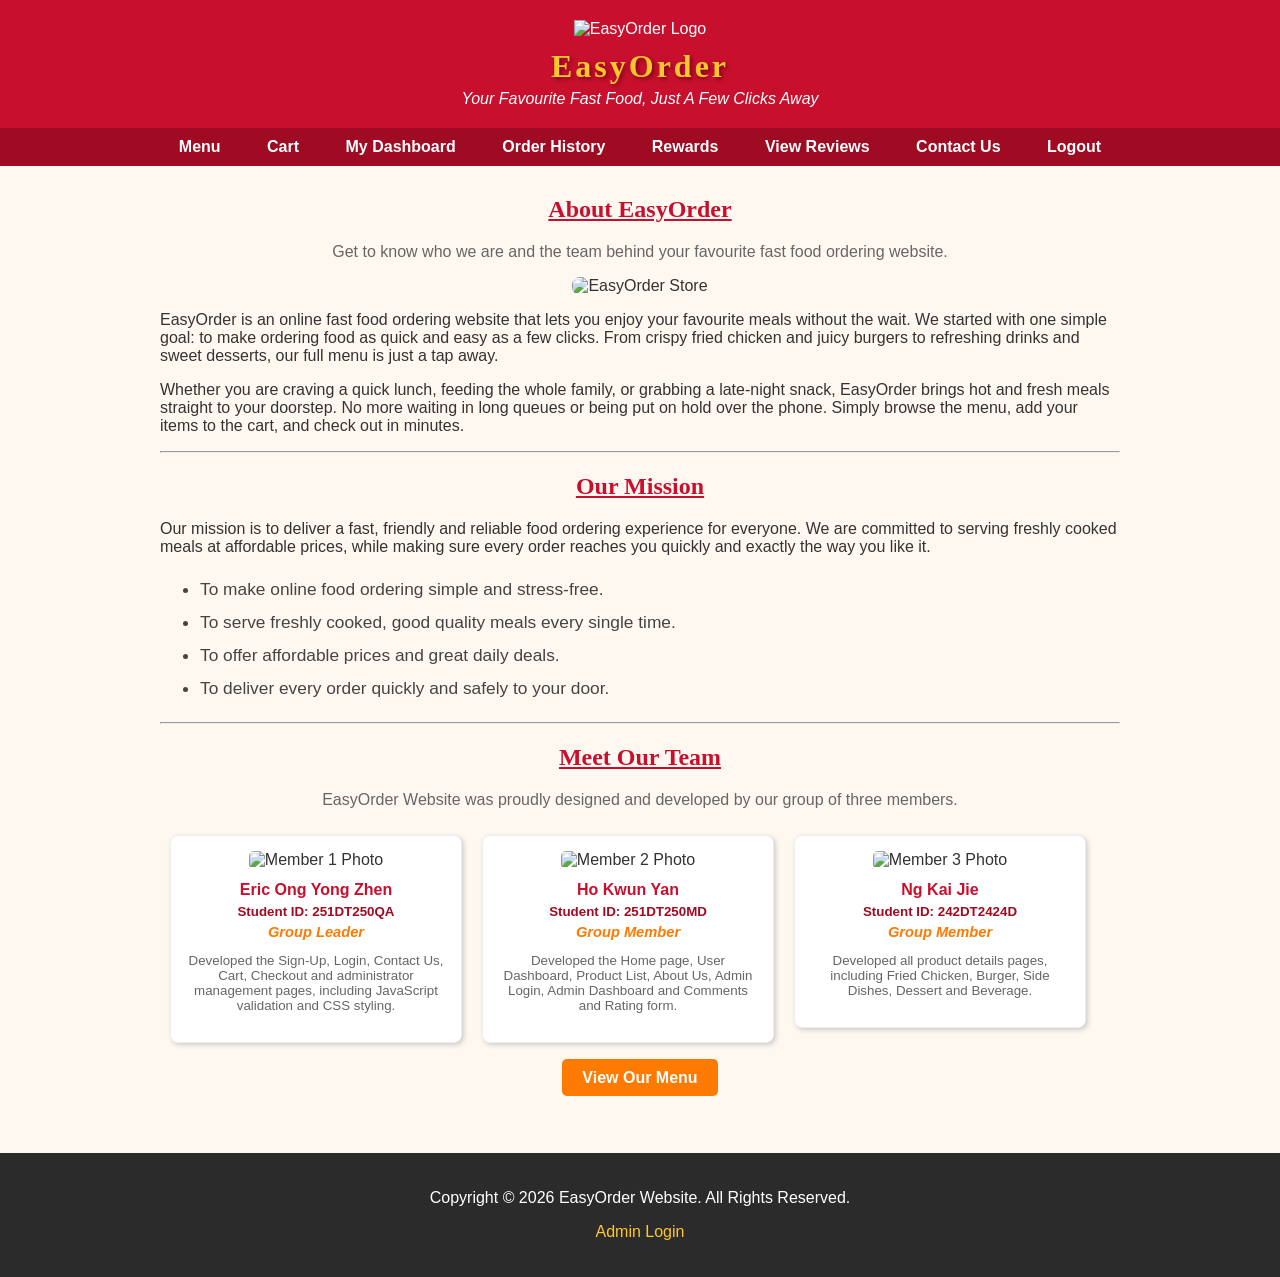
==== about.html @ 5f4281b2 "Add files via upload" ====
<!DOCTYPE html>
<html>

<head><!--About EasyOrder and group member information page-->
<title>About Us</title>
<link rel="stylesheet" href="style.css">

<style>
.member
{width:260px;
background-color:#FFFFFF;
border:1px solid #EEEEEE;
border-radius:8px;
box-shadow:2px 2px 5px #CCCCCC;
margin:10px;
padding:15px;
float:left;
text-align:center;}

.member img
{width:150px;
height:150px;
border-radius:5px;}

.member h4
{color:#C8102E;
margin:12px 0px 5px 0px;}

.member p.sid
{color:#9E0B22;
font-weight:bold;
font-size:10pt;
margin:5px 0px 5px 0px;}

.member p.role
{color:#FF7A00;
font-weight:bold;
font-style:italic;
font-size:11pt;
margin:5px 0px 8px 0px;}

.member p.detail
{color:#666666;
font-size:10pt;}
</style>

</head>

<body>

<div id="header"><!--Header section for logo, website name and slogan-->
<img src="image/logo.png" width="80px" height="80px" alt="EasyOrder Logo" title="EasyOrder">
<h1>EasyOrder</h1>
<p>Your Favourite Fast Food, Just A Few Clicks Away</p>
</div>

<div id="navbar"><!--Customer navigation bar-->
<a href="category.php">Menu</a>
<a href="cart.php">Cart</a>
<a href="dashboard.php">My Dashboard</a>
<a href="order_history.php">Order History</a>
<a href="reward.php">Rewards</a>
<a href="view_review.php">View Reviews</a>
<a href="contact.php">Contact Us</a>
<a href="logout.php" onclick="return confirm('Are you sure you want to logout?')">Logout</a>
</div>

<div id="main"><!--Main content section-->

<h2 class="section-title">About EasyOrder</h2>
<p class="intro">Get to know who we are and the team behind your favourite fast food ordering website.</p>

<p style="text-align:center;"><img src="image/about-store.jpg" width="500px" height="280px" alt="EasyOrder Store" title="EasyOrder Store" style="border-radius:8px;"></p>

<p>EasyOrder is an online fast food ordering website that lets you enjoy your favourite meals without the wait. We started with one simple goal: to make ordering food as quick and easy as a few clicks. From crispy fried chicken and juicy burgers to refreshing drinks and sweet desserts, our full menu is just a tap away.</p>

<p>Whether you are craving a quick lunch, feeding the whole family, or grabbing a late-night snack, EasyOrder brings hot and fresh meals straight to your doorstep. No more waiting in long queues or being put on hold over the phone. Simply browse the menu, add your items to the cart, and check out in minutes.</p>

<hr>

<h2 class="section-title">Our Mission</h2>
<p>Our mission is to deliver a fast, friendly and reliable food ordering experience for everyone. We are committed to serving freshly cooked meals at affordable prices, while making sure every order reaches you quickly and exactly the way you like it.</p>

<ul class="features">
<li>To make online food ordering simple and stress-free.</li>
<li>To serve freshly cooked, good quality meals every single time.</li>
<li>To offer affordable prices and great daily deals.</li>
<li>To deliver every order quickly and safely to your door.</li>
</ul>

<hr>

<h2 class="section-title">Meet Our Team</h2>
<p class="intro">EasyOrder Website was proudly designed and developed by our group of three members.</p>

<div class="member"><!--Group member profile card section-->
<img src="image/member1.jpg" width="150px" height="150px" alt="Member 1 Photo" title="Member 1">
<h4>Eric Ong Yong Zhen</h4>
<p class="sid">Student ID: 251DT250QA</p>
<p class="role">Group Leader</p>
<p class="detail">Developed the Sign-Up, Login, Contact Us, Cart, Checkout and administrator management pages, including JavaScript validation and CSS styling.</p>
</div>

<div class="member">
<img src="image/member2.jpg" width="150px" height="150px" alt="Member 2 Photo" title="Member 2">
<h4>Ho Kwun Yan</h4>
<p class="sid">Student ID: 251DT250MD</p>
<p class="role">Group Member</p>
<p class="detail">Developed the Home page, User Dashboard, Product List, About Us, Admin Login, Admin Dashboard and Comments and Rating form.</p>
</div>

<div class="member">
<img src="image/member3.jpg" width="150px" height="150px" alt="Member 3 Photo" title="Member 3">
<h4>Ng Kai Jie</h4>
<p class="sid">Student ID: 242DT2424D</p>
<p class="role">Group Member</p>
<p class="detail">Developed all product details pages, including Fried Chicken, Burger, Side Dishes, Dessert and Beverage.</p>
</div>

<div style="clear:both"></div>

<p style="text-align:center;"><a class="btn" href="category.php">View Our Menu</a></p>

</div>

<footer><!--Footer section-->
<p>Copyright &copy; 2026 EasyOrder Website. All Rights Reserved.</p>
<p><a href="admin_login.php">Admin Login</a></p>
</footer>

</body>

</html>
---- style.css ----
*
{font-family:Arial;}

body
{background-color:#FFF8F0;
color:#333333;
margin:0px;}

#header
{background-color:#C8102E;
color:#FFFFFF;
text-align:center;
padding:20px 10px 20px 10px;}

#header h1
{color:#FFC72C;
font-family:"Arial Black";
letter-spacing:3px;
text-shadow:2px 2px 4px #7A0014;
margin:10px 0px 5px 0px;}

#header p
{color:#FFFFFF;
font-style:italic;
margin:0px;}

#navbar
{background-color:#9E0B22;
text-align:center;
padding:10px 0px 10px 0px;}

#navbar a
{color:#FFFFFF;
font-weight:bold;
text-decoration:none;
padding:12px 18px 12px 18px;
margin:0px 3px 0px 3px;}

#navbar a:hover
{background-color:#FFC72C;
color:#9E0B22;
border-radius:4px;}

#main
{width:960px;
margin:auto;
padding:10px 0px 20px 0px;}

#hero
{text-align:center;
padding:20px 0px 10px 0px;}

#hero img
{border-radius:8px;}

#hero h2
{color:#C8102E;
font-family:"Arial Narrow";}

#hero p
{color:#555555;}

.section-title
{color:#C8102E;
text-align:center;
font-family:"Arial Narrow";
text-decoration:underline;}

.category
{width:150px;
background-color:#FFFFFF;
border:1px solid #EEEEEE;
border-radius:8px;
box-shadow:2px 2px 5px #CCCCCC;
margin:10px;
padding:10px;
float:left;
text-align:center;}

.category img
{width:150px;
height:100px;
border-radius:5px;}

.category h4
{color:#C8102E;
margin:10px 0px 5px 0px;}

.category p
{color:#666666;
font-size:10pt;}

.btn
{background-color:#FF7A00;
color:#FFFFFF;
font-weight:bold;
text-decoration:none;
padding:10px 20px 10px 20px;
border-radius:5px;}

.btn:hover
{background-color:#C8102E;}

ul.features
{list-style-image:url(image/bullet.gif);
font-size:13pt;
color:#444444;}

ul.features li
{padding:6px 0px 6px 0px;}

input[type="text"],input[type="password"],input[type="email"],input[type="number"],input[type="date"],textarea
{border:1px solid #CCCCCC;
border-radius:4px;
padding:8px 10px 8px 10px;}

input[type="text"]:focus,input[type="password"]:focus,input[type="email"]:focus,input[type="number"]:focus,textarea:focus
{border:1px solid #FF7A00;}

input[type="submit"],input[type="button"],input[type="reset"]
{background-color:#FF7A00;
color:#FFFFFF;
font-weight:bold;
border:0px;
border-radius:5px;
padding:10px 22px 10px 22px;
cursor:pointer;}

input[type="submit"]:hover,input[type="button"]:hover,input[type="reset"]:hover
{background-color:#C8102E;}

th
{background-color:#C8102E;
color:#FFFFFF;
padding:10px;}

td
{padding:8px;}

footer
{background-color:#2B2B2B;
color:#FFFFFF;
text-align:center;
padding:20px 10px 20px 10px;
margin-top:30px;}

footer a
{color:#FFC72C;
text-decoration:none;}

footer a:hover
{text-decoration:underline;}

.intro
{text-align:center;
color:#666666;}

.menu-table
{margin:auto;}

.menu-table img
{border-radius:4px;}

.btn-small
{background-color:#FF7A00;
color:#FFFFFF;
font-weight:bold;
text-decoration:none;
padding:6px 14px 6px 14px;
border-radius:4px;
font-size:9pt;}

.btn-small:hover
{background-color:#C8102E;}

.price
{color:#C8102E;
font-weight:bold;
font-size:12pt;}

.out-of-stock/*Red label shown to customers when an active product has no stock*/
{color:#C8102E;
font-weight:bold;
font-size:11pt;}

ol.steps
{color:#444444;
font-size:12pt;
width:500px;
margin:auto;}

ol.steps li
{padding:5px 0px 5px 0px;}

ul.note
{color:#888888;
font-size:10pt;}

.qty
{width:55px;
text-align:center;}

.form-box
{width:600px;
margin:auto;
background-color:#FFFFFF;
border:1px solid #EEEEEE;
border-radius:8px;
box-shadow:2px 2px 5px #CCCCCC;
padding:20px 30px 20px 30px;}

.form-box h3
{color:#C8102E;
text-align:center;
font-family:"Arial Narrow";}

.msg
{text-align:center;
color:#C8102E;
font-weight:bold;}

.login-note
{text-align:center;
color:#888888;
font-size:10pt;}
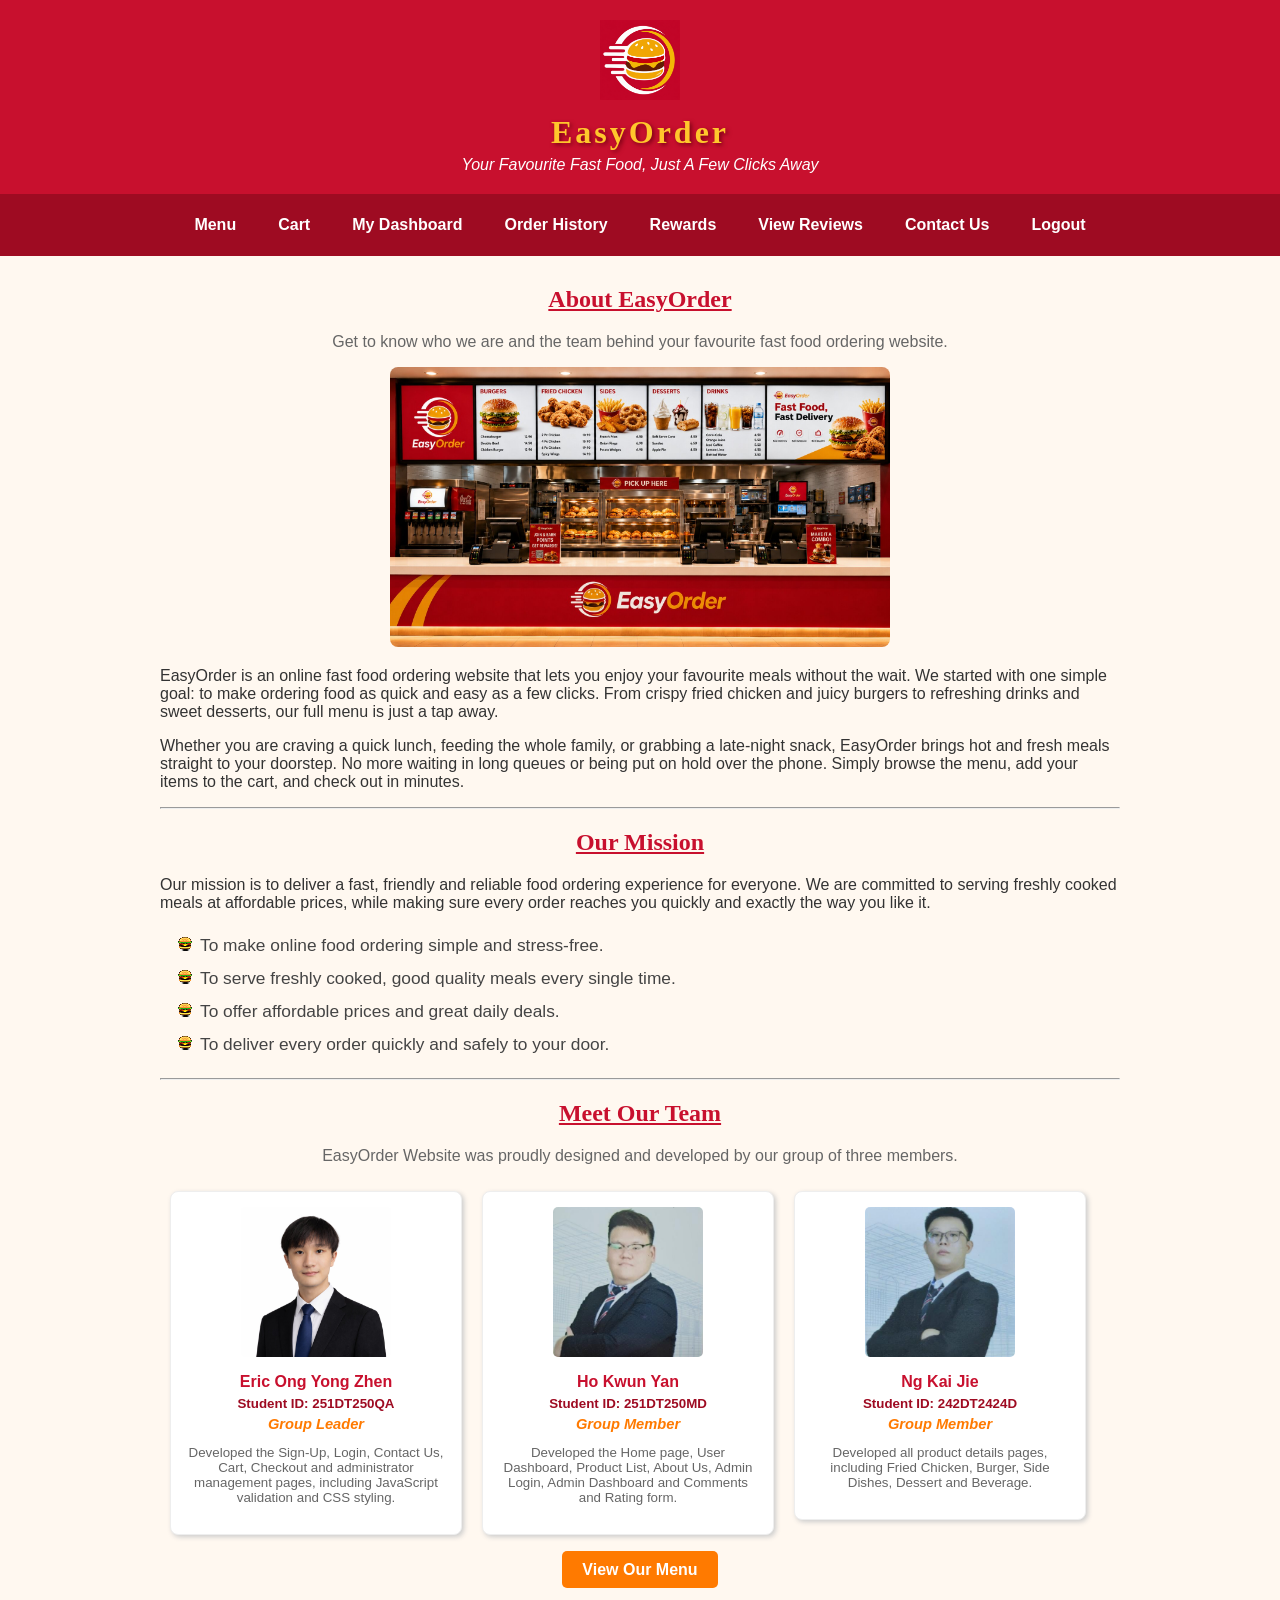
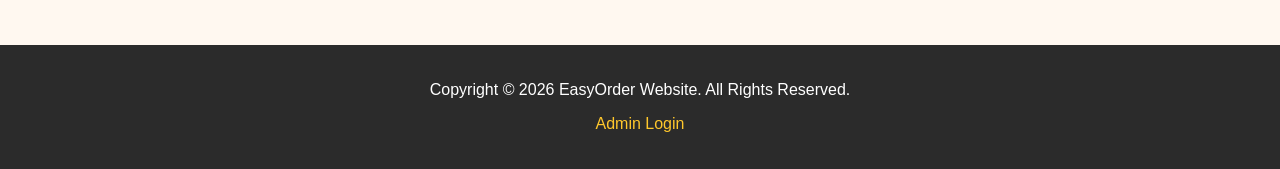
==== commit bb172d6e: "Add EasyOrder favicon across website" ====
--- a/about.html
+++ b/about.html
@@ -2,6 +2,7 @@
 <html>
 
 <head><!--About EasyOrder and group member information page-->
+<link rel="icon" type="image/png" href="image/logo.png">
 <title>About Us</title>
 <link rel="stylesheet" href="style.css">
 
--- a/style.css
+++ b/style.css
@@ -24,10 +24,14 @@
 font-style:italic;
 margin:0px;}
 
-#navbar
-{background-color:#9E0B22;
-text-align:center;
-padding:10px 0px 10px 0px;}
+#navbar
+{background-color:#9E0B22;
+text-align:center;
+display:flex;
+justify-content:center;
+align-items:center;
+flex-wrap:wrap;
+padding:10px 0px 10px 0px;}
 
 #navbar a
 {color:#FFFFFF;
@@ -50,8 +54,11 @@
 {text-align:center;
 padding:20px 0px 10px 0px;}
 
-#hero img
-{border-radius:8px;}
+#hero img
+{display:block;
+width:100%;
+height:auto;
+border-radius:8px;}
 
 #hero h2
 {color:#C8102E;
@@ -219,7 +226,2421 @@
 color:#C8102E;
 font-weight:bold;}
 
-.login-note
-{text-align:center;
-color:#888888;
+.login-note
+{text-align:center;
+color:#888888;
+font-size:10pt;}
+
+.recovery-card
+{width:520px;
+box-sizing:border-box;
+margin:auto;
+background-color:#FFFFFF;
+border:2px solid #C8102E;
+border-radius:8px;
+box-shadow:2px 2px 5px #CCCCCC;
+padding:24px 28px;}
+
+.recovery-field
+{margin-bottom:18px;}
+
+.recovery-field label
+{display:block;
+color:#9E0B22;
+font-weight:bold;
+margin-bottom:6px;}
+
+.recovery-field input
+{width:100%;
+box-sizing:border-box;}
+
+.verification-code-input
+{font-size:18pt;
+font-weight:bold;
+letter-spacing:8px;
+text-align:center;}
+
+.field-error
+{display:block;
+color:#C8102E;
+font-size:0.78em;
+font-weight:bold;
+margin-top:5px;}
+
+/* Unit 7D: shared live password strength and confirmation feedback. */
+.password-feedback
+{display:block;
+color:#777777;
+font-size:0.78em;
+font-weight:bold;
+line-height:1.35;
+margin-top:5px;}
+
+.password-feedback[data-state="weak"],
+.password-feedback[data-state="mismatch"]
+{color:#C8102E;}
+
+.password-feedback[data-state="fair"]
+{color:#9A6500;}
+
+.password-feedback[data-state="strong"],
+.password-feedback[data-state="match"]
+{color:#1F7A3D;}
+
+.form-message
+{border-radius:5px;
+padding:10px 14px;
+line-height:1.45;
+text-align:center;}
+
+.form-message-error
+{background-color:#FDEBEC;
+border:1px solid #C8102E;
+color:#8A071C;}
+
+.form-message-info
+{background-color:#FFF5D6;
+border:1px solid #FFC72C;
+color:#6B4700;}
+
+.form-message-success
+{background-color:#E8F5E9;
+border:1px solid #4CAF50;
+color:#1B5E20;}
+
+.recovery-actions
+{display:flex;
+justify-content:center;
+align-items:center;
+gap:24px;
+flex-wrap:wrap;
+margin-top:22px;}
+
+.recovery-actions > *
+{margin:0px;}
+
+.btn-secondary
+{background-color:#EEEEEE;
+color:#333333;
+font-weight:bold;
+text-decoration:none;
+padding:10px 20px;
+border-radius:5px;}
+
+.btn-secondary:hover
+{background-color:#D6D6D6;}
+
+.btn-secondary-action
+{background-color:#EEEEEE;
+color:#333333;
+font-weight:bold;
+font-size:10pt;
+border:1px solid #D6D6D6;
+border-radius:5px;
+padding:10px 20px;
+cursor:pointer;}
+
+.btn-secondary-action:hover
+{background-color:#D6D6D6;}
+
+.btn-secondary-action:focus,
+.btn-secondary:focus
+{outline:3px solid #FFC72C;
+outline-offset:2px;}
+
+.recovery-note
+{color:#777777;
+font-size:9pt;
+line-height:1.5;
+text-align:center;
+margin:20px 0px 0px 0px;}
+
+.home-cta
+{display:inline-block;
+margin-top:4px;}
+
+.home-card-grid
+{display:grid;
+grid-template-columns:repeat(3,1fr);
+gap:18px;
+margin:20px 0px 30px 0px;}
+
+.home-info-card
+{background-color:#FFFFFF;
+border:1px solid #EEEEEE;
+border-radius:8px;
+box-shadow:2px 2px 5px #CCCCCC;
+padding:18px;
+text-align:center;}
+
+.home-info-card h3
+{color:#9E0B22;
+margin:0px 0px 8px 0px;}
+
+.home-info-card p
+{color:#555555;
+line-height:1.5;
+margin:0px;}
+
+.home-steps
+{display:grid;
+grid-template-columns:repeat(3,1fr);
+gap:18px;
+padding:0px;
+margin:20px 0px;
+counter-reset:easyorder-step;
+list-style:none;}
+
+.home-steps li
+{background-color:#FFFFFF;
+border-left:5px solid #FF7A00;
+border-radius:6px;
+box-shadow:2px 2px 5px #CCCCCC;
+padding:18px;
+counter-increment:easyorder-step;}
+
+.home-steps li::before
+{content:counter(easyorder-step);
+display:inline-block;
+background-color:#C8102E;
+color:#FFFFFF;
+font-weight:bold;
+width:28px;
+height:28px;
+line-height:28px;
+border-radius:50%;
+text-align:center;
+margin-right:8px;}
+
+.home-steps strong
+{color:#9E0B22;}
+
+.home-steps span
+{display:block;
+color:#555555;
+line-height:1.5;
+margin-top:10px;}
+
+.footer-links
+{display:flex;
+justify-content:center;
+gap:18px;
+flex-wrap:wrap;
+margin-bottom:12px;}
+
+.entry-card
+{box-sizing:border-box;
+margin:auto;
+background-color:#FFFFFF;
+border:2px solid #C8102E;
+border-radius:8px;
+box-shadow:2px 2px 5px #CCCCCC;
+padding:24px 28px;}
+
+.entry-card-narrow
+{width:460px;}
+
+.entry-card-wide
+{width:760px;}
+
+.entry-grid
+{display:grid;
+grid-template-columns:1fr 1fr;
+gap:18px 22px;}
+
+.entry-field
+{display:flex;
+flex-direction:column;}
+
+.entry-field-full
+{grid-column:1 / -1;}
+
+.entry-field label,
+.entry-choice-group legend
+{color:#9E0B22;
+font-weight:bold;
+font-size:0.9em;
+margin-bottom:6px;}
+
+.entry-field input,
+.entry-field select
+{width:100%;
+box-sizing:border-box;}
+
+.entry-field select
+{border:1px solid #CCCCCC;
+border-radius:4px;
+padding:8px 10px;
+background-color:#FFFFFF;}
+
+.entry-field small
+{color:#777777;
+font-size:0.76em;
+margin-top:5px;}
+
+.entry-choice-group
+{box-sizing:border-box;
+border:1px solid #DDDDDD;
+border-radius:5px;
+padding:10px 12px;}
+
+.entry-choice-group label
+{display:inline-block;
+margin-right:18px;}
+
+.entry-actions
+{display:flex;
+justify-content:center;
+align-items:center;
+gap:18px;
+flex-wrap:wrap;
+margin-top:24px;}
+
+.forgot-password-link
+{align-self:flex-end;
+color:#9E0B22;
+font-size:0.82em;
+font-weight:bold;
+margin-top:8px;}
+
+.catalog-search-form
+{box-sizing:border-box;
+background-color:#FFFFFF;
+border:1px solid #E5E5E5;
+border-radius:8px;
+box-shadow:1px 2px 5px #DDDDDD;
+padding:18px 20px;
+margin:20px 0px;}
+
+.catalog-search-form > label
+{display:block;
+color:#9E0B22;
+font-weight:bold;
+margin-bottom:8px;}
+
+.catalog-search-row
+{display:flex;
+align-items:center;
+gap:12px;}
+
+.catalog-search-row input[type="search"]
+{box-sizing:border-box;
+flex:1;
+min-width:0px;
+border:1px solid #CCCCCC;
+border-radius:5px;
+padding:11px 12px;
+font-size:11pt;}
+
+.catalog-search-row input[type="search"]:focus
+{border-color:#FF7A00;
+outline:3px solid #FFE2C2;}
+
+.catalog-search-row button
+{background-color:#FF7A00;
+color:#FFFFFF;
+font-weight:bold;
+border:0px;
+border-radius:5px;
+padding:11px 24px;
+cursor:pointer;}
+
+.catalog-search-row button:hover
+{background-color:#C8102E;}
+
+.catalog-category-grid
+{display:grid;
+grid-template-columns:repeat(3,1fr);
+gap:12px;
+margin:22px 0px 28px 0px;}
+
+.catalog-filter-card
+{display:flex;
+align-items:center;
+gap:12px;
+box-sizing:border-box;
+min-height:90px;
+background-color:#FFFFFF;
+border:2px solid #E3E3E3;
+border-radius:8px;
+color:#333333;
+text-decoration:none;
+padding:10px;
+box-shadow:1px 2px 4px #DDDDDD;}
+
+.catalog-filter-card:hover,
+.catalog-filter-active
+{border-color:#FF7A00;
+background-color:#FFF3E6;}
+
+.catalog-filter-card img
+{width:88px;
+height:64px;
+object-fit:contain;
+object-position:center;
+background-color:#FFFFFF;
+border-radius:5px;}
+
+.catalog-filter-card span
+{display:block;
+min-width:0px;}
+
+.catalog-filter-card strong
+{display:block;
+color:#9E0B22;
+margin-bottom:5px;}
+
+.catalog-filter-card small
+{display:block;
+color:#666666;
+font-size:8.5pt;
+line-height:1.35;}
+
+.catalog-results-heading
+{display:flex;
+justify-content:space-between;
+align-items:end;
+border-bottom:2px solid #C8102E;
+margin-bottom:18px;}
+
+.catalog-results-heading h3
+{color:#9E0B22;
+margin:0px 0px 8px 0px;}
+
+.catalog-results-heading p
+{color:#666666;
+font-size:9.5pt;
+margin:0px 0px 8px 0px;}
+
+.catalog-product-grid
+{display:grid;
+grid-template-columns:repeat(3,1fr);
+gap:20px;}
+
+.catalog-product-card
+{display:flex;
+flex-direction:column;
+overflow:hidden;
+background-color:#FFFFFF;
+border:1px solid #E5E5E5;
+border-radius:8px;
+box-shadow:2px 2px 6px #D5D5D5;}
+
+.catalog-product-image-link
+{display:block;
+height:180px;
+background-color:#F4F4F4;}
+
+.catalog-product-image-link img
+{display:block;
+width:100%;
+height:180px;
+object-fit:contain;
+object-position:center;
+background-color:#FFFFFF;}
+
+.catalog-product-content
+{display:flex;
+flex:1;
+flex-direction:column;
+padding:16px;}
+
+.catalog-product-category
+{color:#777777;
+font-size:8.5pt;
+font-weight:bold;
+letter-spacing:0.5px;
+text-transform:uppercase;
+margin:0px 0px 6px 0px;}
+
+.catalog-product-content h3
+{font-size:14pt;
+margin:0px 0px 8px 0px;}
+
+.catalog-product-content h3 a
+{color:#9E0B22;
+text-decoration:none;}
+
+.catalog-product-content h3 a:hover
+{text-decoration:underline;}
+
+.catalog-product-description
+{flex:1;
+color:#555555;
+font-size:10pt;
+line-height:1.45;
+margin:0px 0px 12px 0px;}
+
+.catalog-product-price
+{color:#C8102E;
+font-size:15pt;
+font-weight:bold;
+margin:0px 0px 10px 0px;}
+
+.catalog-status
+{display:inline-block;
+border-radius:20px;
+font-size:8.5pt;
+font-weight:bold;
+padding:5px 10px;}
+
+.catalog-status-in
+{background-color:#E5F5EA;
+color:#176B35;}
+
+.catalog-status-out
+{background-color:#FDEBEC;
+color:#9E0B22;}
+
+.catalog-status-unavailable
+{background-color:#EEEEEE;
+color:#555555;}
+
+.catalog-product-actions
+{display:grid;
+grid-template-columns:1fr 1fr;
+gap:10px;
+align-items:center;
+margin-top:6px;}
+
+.catalog-product-actions .btn-secondary,
+.catalog-product-actions .btn-small
+{box-sizing:border-box;
+text-align:center;
+padding:9px 8px;}
+
+.catalog-order-disabled
+{box-sizing:border-box;
+background-color:#EEEEEE;
+color:#777777;
+font-size:9pt;
+font-weight:bold;
+text-align:center;
+border-radius:4px;
+padding:9px 8px;}
+
+.catalog-empty-state
+{background-color:#FFFFFF;
+border:1px dashed #CCCCCC;
+border-radius:8px;
+text-align:center;
+padding:42px 24px;
+margin:20px 0px;}
+
+.catalog-empty-state h3,
+.catalog-empty-state h2
+{color:#9E0B22;
+margin-top:0px;}
+
+.catalog-empty-state p
+{color:#666666;
+margin-bottom:26px;}
+
+.catalog-breadcrumb
+{display:flex;
+gap:8px;
+align-items:center;
+color:#777777;
+font-size:9.5pt;
+margin:18px 0px;}
+
+.catalog-breadcrumb a
+{color:#9E0B22;}
+
+.catalog-detail-card
+{display:grid;
+grid-template-columns:44% 56%;
+overflow:hidden;
+background-color:#FFFFFF;
+border:1px solid #E5E5E5;
+border-radius:10px;
+box-shadow:2px 3px 8px #D5D5D5;
+margin-bottom:26px;}
+
+.catalog-detail-image
+{background-color:#F5F5F5;}
+
+.catalog-detail-image img
+{display:block;
+width:100%;
+height:430px;
+object-fit:contain;
+object-position:center;
+background-color:#FFFFFF;}
+
+.catalog-detail-content
+{box-sizing:border-box;
+padding:34px 38px;}
+
+.catalog-detail-content h2
+{color:#9E0B22;
+font-size:25pt;
+margin:8px 0px 18px 0px;}
+
+.catalog-detail-description
+{color:#555555;
+font-size:12pt;
+line-height:1.6;}
+
+.catalog-detail-price
+{color:#C8102E;
+font-size:23pt;
+font-weight:bold;
+margin:20px 0px;}
+
+.catalog-detail-stock
+{display:flex;
+align-items:center;
+gap:14px;
+margin-bottom:18px;}
+
+.catalog-detail-note
+{color:#777777;
+font-size:9pt;
+line-height:1.45;}
+
+.catalog-detail-actions
+{display:flex;
+align-items:center;
+gap:14px;
+margin-top:28px;}
+
+.catalog-detail-actions .btn,
+.catalog-detail-actions .btn-secondary
+{display:inline-block;
+box-sizing:border-box;
+text-align:center;}
+
+.catalog-order-disabled-large
+{padding:11px 16px;}
+
+.catalog-detail-empty
+{margin-top:40px;
+margin-bottom:60px;}
+
+.cart-page-heading
+{display:flex;
+justify-content:center;
+margin:8px 0px 22px 0px;}
+
+.cart-page-heading .section-title
+{margin-bottom:10px;}
+
+.cart-page-heading .intro
+{margin:0px;}
+
+.cart-message
+{box-sizing:border-box;
+margin:0px 0px 16px 0px;}
+
+.cart-layout
+{display:grid;
+grid-template-columns:minmax(0px,1fr) 300px;
+gap:24px;
+align-items:start;}
+
+.cart-items-panel
+{background-color:#FFFFFF;
+border:1px solid #E4E4E4;
+border-radius:10px;
+box-shadow:2px 3px 8px #DDDDDD;
+overflow:hidden;}
+
+.cart-panel-header
+{display:flex;
+justify-content:space-between;
+align-items:center;
+gap:20px;
+background-color:#FFF3E6;
+border-bottom:1px solid #E8D5C2;
+padding:18px 20px;}
+
+.cart-panel-header h3,
+.cart-summary-card h3
+{color:#9E0B22;
+font-size:15pt;
+margin:0px 0px 4px 0px;}
+
+.cart-panel-header p
+{color:#666666;
+font-size:9pt;
+margin:0px;}
+
+.cart-clear-form input[type="submit"]
+{background-color:#FFFFFF;
+color:#9E0B22;
+border:1px solid #C8102E;
+padding:8px 14px;}
+
+.cart-clear-form input[type="submit"]:hover
+{background-color:#FDEBEC;}
+
+.cart-item-card
+{display:grid;
+grid-template-columns:132px minmax(0px,1fr);
+gap:18px;
+padding:20px;
+border-bottom:1px solid #EEEEEE;}
+
+.cart-item-card:last-child
+{border-bottom:0px;}
+
+.cart-item-image
+{display:flex;
+align-items:center;
+justify-content:center;
+width:132px;
+height:118px;
+overflow:hidden;
+background-color:#FFFFFF;
+border:1px solid #EEEEEE;
+border-radius:8px;}
+
+.cart-item-image img
+{display:block;
+width:100%;
+height:100%;
+object-fit:contain;
+object-position:center;
+background-color:#FFFFFF;}
+
+.cart-item-content
+{min-width:0px;}
+
+.cart-item-top
+{display:flex;
+justify-content:space-between;
+align-items:flex-start;
+gap:18px;}
+
+.cart-item-category
+{color:#777777;
+font-size:8pt;
+font-weight:bold;
+letter-spacing:0.5px;
+text-transform:uppercase;
+margin:0px 0px 5px 0px;}
+
+.cart-item-top h3
+{font-size:13.5pt;
+margin:0px;}
+
+.cart-item-top h3 a
+{color:#9E0B22;
+text-decoration:none;}
+
+.cart-item-top h3 a:hover
+{text-decoration:underline;}
+
+.cart-item-pricing
+{flex:0 0 auto;
+text-align:right;}
+
+.cart-item-pricing span
+{display:block;
+color:#777777;
+font-size:8pt;
+margin-bottom:4px;}
+
+.cart-item-pricing strong
+{color:#C8102E;
+font-size:13pt;}
+
+.cart-item-description
+{color:#555555;
+font-size:9.5pt;
+line-height:1.45;
+margin:10px 0px;}
+
+.cart-item-stock
+{color:#666666;
+font-size:8.5pt;
+margin:0px 0px 14px 0px;}
+
+.cart-item-stock .catalog-status
+{margin-right:6px;}
+
+.cart-item-actions
+{display:flex;
+justify-content:space-between;
+align-items:flex-end;
+gap:14px;
+border-top:1px solid #EEEEEE;
+padding-top:14px;}
+
+.cart-quantity-form
+{display:flex;
+align-items:center;
+gap:8px;}
+
+.cart-quantity-form label
+{color:#444444;
+font-size:9pt;
+font-weight:bold;}
+
+.cart-quantity-form input[type="number"]
+{box-sizing:border-box;
+width:64px;
+height:36px;
+text-align:center;
+padding:6px;}
+
+.cart-quantity-form input[type="submit"]
+{height:36px;
+padding:8px 14px;}
+
+.cart-remove-form input[type="submit"]
+{background-color:#FFFFFF;
+color:#9E0B22;
+border:1px solid #C8102E;
+padding:8px 14px;}
+
+.cart-remove-form input[type="submit"]:hover
+{background-color:#FDEBEC;}
+
+.cart-reward-card
+{background-color:#FFFCF3;}
+
+.cart-reward-label
+{display:inline-block;
+vertical-align:middle;
+background-color:#FF7A00;
+color:#FFFFFF;
+font-size:7.5pt;
+border-radius:12px;
+padding:4px 8px;
+margin-left:5px;}
+
+.cart-free-price strong,
+.cart-summary-reward strong
+{color:#176B35;}
+
+.cart-reward-actions
+{justify-content:space-between;}
+
+.cart-reward-note
+{color:#777777;
+font-size:8.5pt;
+line-height:1.4;}
+
+.cart-summary-card
+{position:sticky;
+top:20px;
+box-sizing:border-box;
+background-color:#FFFFFF;
+border:1px solid #E4E4E4;
+border-radius:10px;
+box-shadow:2px 3px 8px #DDDDDD;
+padding:22px;}
+
+.cart-summary-card h3
+{border-bottom:2px solid #C8102E;
+padding-bottom:13px;
+margin-bottom:8px;}
+
+.cart-summary-row,
+.cart-summary-total
+{display:flex;
+justify-content:space-between;
+align-items:center;
+gap:14px;
+padding:12px 0px;}
+
+.cart-summary-row
+{color:#555555;
+font-size:9.5pt;
+border-bottom:1px solid #EEEEEE;}
+
+.cart-summary-total
+{color:#222222;
+font-size:13pt;
+border-top:2px solid #333333;
+margin-top:12px;
+padding-top:16px;}
+
+.cart-summary-total strong
+{color:#C8102E;
+font-size:17pt;}
+
+.cart-summary-note
+{color:#777777;
+font-size:8.5pt;
+line-height:1.45;
+margin:8px 0px 18px 0px;}
+
+.cart-checkout-button
+{display:block;
+box-sizing:border-box;
+background-color:#FF7A00;
+color:#FFFFFF;
+font-weight:bold;
+text-align:center;
+text-decoration:none;
+border-radius:5px;
+padding:12px 14px;}
+
+.cart-checkout-button:hover
+{background-color:#C8102E;}
+
+.cart-continue-link
+{display:block;
+color:#9E0B22;
+font-weight:bold;
+font-size:9.5pt;
+text-align:center;
+margin-top:16px;}
+
+.cart-empty-state
+{background-color:#FFFFFF;
+border:1px dashed #CCCCCC;
+border-radius:10px;
+box-shadow:2px 3px 8px #E1E1E1;
+text-align:center;
+padding:52px 30px;
+margin:20px 0px 70px 0px;}
+
+.cart-empty-icon
+{font-size:40pt;
+line-height:1;
+margin-bottom:12px;}
+
+.cart-empty-state h3
+{color:#9E0B22;
+font-size:18pt;
+margin:0px 0px 10px 0px;}
+
+.cart-empty-state p
+{color:#666666;
+margin:0px 0px 28px 0px;}
+
+.cart-clear-form input[type="submit"]:focus,
+.cart-quantity-form input[type="submit"]:focus,
+.cart-remove-form input[type="submit"]:focus,
+.cart-checkout-button:focus,
+.cart-continue-link:focus
+{outline:3px solid #FFC72C;
+outline-offset:2px;}
+
+/* Checkout page: desktop-first order, fulfilment and payment flow */
+.checkout-page-heading
+{display:flex;
+justify-content:space-between;
+align-items:flex-end;
+gap:30px;
+margin:6px 0px 24px 0px;}
+
+.checkout-page-heading .section-title
+{text-align:left;
+margin:0px 0px 6px 0px;}
+
+.checkout-page-heading .intro
+{text-align:left;
+margin:0px;}
+
+.checkout-step-label
+{color:#C8102E;
+font-size:8pt;
+font-weight:bold;
+letter-spacing:1.2px;
+margin:0px 0px 5px 0px;}
+
+.checkout-return-link
+{flex:0 0 auto;
+color:#9E0B22;
+font-size:9.5pt;
+font-weight:bold;
+padding-bottom:3px;}
+
+.checkout-message
+{box-sizing:border-box;
+border-radius:7px;
+font-size:9.5pt;
+line-height:1.45;
+padding:13px 16px;
+margin:0px 0px 16px 0px;}
+
+.checkout-message-error
+{background-color:#FDEBEC;
+color:#8F1025;
+border:1px solid #E9A8B3;}
+
+.checkout-message-warning
+{background-color:#FFF7DA;
+color:#745000;
+border:1px solid #E5C45A;}
+
+.checkout-form
+{margin:0px;}
+
+.checkout-layout
+{display:grid;
+grid-template-columns:minmax(0px,606px) 330px;
+gap:24px;
+align-items:start;
+padding-bottom:44px;}
+
+.checkout-details-column
+{display:flex;
+flex-direction:column;
+gap:18px;
+min-width:0px;}
+
+.checkout-card,
+.checkout-summary-card
+{box-sizing:border-box;
+background-color:#FFFFFF;
+border:1px solid #E3E3E3;
+border-radius:10px;
+box-shadow:2px 3px 9px #DEDEDE;}
+
+.checkout-card
+{padding:22px 24px;}
+
+.checkout-card-heading
+{display:flex;
+align-items:flex-start;
+gap:12px;
+border-bottom:1px solid #EEEEEE;
+padding-bottom:16px;
+margin-bottom:18px;}
+
+.checkout-step-number
+{display:flex;
+align-items:center;
+justify-content:center;
+flex:0 0 28px;
+width:28px;
+height:28px;
+background-color:#C8102E;
+color:#FFFFFF;
+font-size:10pt;
+font-weight:bold;
+border-radius:50%;}
+
+.checkout-card-heading h3,
+.checkout-summary-card h3
+{color:#9E0B22;
+font-size:14pt;
+margin:2px 0px 4px 0px;}
+
+.checkout-card-heading p
+{color:#6B6B6B;
+font-size:9pt;
+line-height:1.4;
+margin:0px;}
+
+.checkout-fieldset
+{border:0px;
+padding:0px;
+margin:0px;}
+
+.checkout-visually-hidden
+{position:absolute;
+width:1px;
+height:1px;
+padding:0px;
+margin:-1px;
+overflow:hidden;
+clip:rect(0,0,0,0);
+white-space:nowrap;
+border:0px;}
+
+.checkout-choice-grid
+{display:grid;
+grid-template-columns:1fr 1fr;
+gap:12px;}
+
+.checkout-payment-options
+{display:flex;
+flex-direction:column;
+gap:10px;}
+
+.checkout-choice-card
+{display:flex;
+align-items:center;
+gap:11px;
+box-sizing:border-box;
+min-height:72px;
+background-color:#FFFFFF;
+border:1px solid #CCCCCC;
+border-radius:7px;
+cursor:pointer;
+padding:13px 14px;
+transition:border-color 0.15s ease,box-shadow 0.15s ease,background-color 0.15s ease;}
+
+.checkout-choice-card:hover
+{border-color:#FF7A00;}
+
+.checkout-choice-card:has(input:checked)
+{background-color:#FFF8F0;
+border:2px solid #FF7A00;
+box-shadow:0px 0px 0px 2px #FFE5C8;
+padding:12px 13px;}
+
+.checkout-choice-card input[type="radio"]
+{flex:0 0 auto;
+width:17px;
+height:17px;
+accent-color:#C8102E;
+margin:0px;}
+
+.checkout-choice-copy
+{display:flex;
+flex:1 1 auto;
+flex-direction:column;
+gap:3px;
+min-width:0px;}
+
+.checkout-choice-copy strong
+{color:#222222;
+font-size:10pt;}
+
+.checkout-choice-copy small
+{color:#6B6B6B;
+font-size:8.5pt;
+line-height:1.35;}
+
+.checkout-choice-price
+{flex:0 0 auto;
+color:#9E0B22;
+font-size:9pt;
+font-weight:bold;}
+
+.checkout-delivery-area
+{background-color:#FFF9F2;
+border:1px solid #F1D1A6;
+border-radius:8px;
+padding:18px;
+margin-top:16px;}
+
+.checkout-delivery-area[hidden]
+{display:none;}
+
+.checkout-address-title
+{display:flex;
+justify-content:space-between;
+align-items:flex-start;
+gap:16px;
+margin-bottom:16px;}
+
+.checkout-address-title h4
+{color:#9E0B22;
+font-size:11pt;
+margin:0px 0px 4px 0px;}
+
+.checkout-address-title p
+{color:#666666;
+font-size:8.5pt;
+line-height:1.4;
+margin:0px;}
+
+.checkout-saved-badge
+{flex:0 0 auto;
+background-color:#E6F5EA;
+color:#176B35;
+font-size:7.5pt;
+font-weight:bold;
+border-radius:12px;
+padding:5px 9px;}
+
+.checkout-address-grid
+{display:grid;
+grid-template-columns:1fr 1fr;
+gap:14px;}
+
+.checkout-field
+{display:flex;
+flex-direction:column;
+gap:6px;}
+
+.checkout-field-full
+{grid-column:1 / -1;}
+
+.checkout-field label
+{color:#333333;
+font-size:9pt;
+font-weight:bold;}
+
+.checkout-field label span
+{color:#C8102E;}
+
+.checkout-field input,
+.checkout-field select
+{box-sizing:border-box;
+width:100%;
+height:40px;
+background-color:#FFFFFF;
+color:#222222;
+font-family:Arial,sans-serif;
+font-size:9.5pt;
+border:1px solid #BFBFBF;
+border-radius:5px;
+padding:8px 10px;}
+
+.checkout-field small
+{color:#777777;
+font-size:7.8pt;}
+
+.checkout-summary-card
+{position:sticky;
+top:18px;
+padding:22px;}
+
+.checkout-summary-card h3
+{border-bottom:2px solid #C8102E;
+padding-bottom:13px;
+margin:0px;}
+
+.checkout-summary-items
+{border-bottom:1px solid #E5E5E5;
+padding:6px 0px;}
+
+.checkout-summary-item
+{display:flex;
+justify-content:space-between;
+align-items:flex-start;
+gap:14px;
+padding:10px 0px;}
+
+.checkout-summary-item div
+{display:flex;
+flex-direction:column;
+gap:3px;
+min-width:0px;}
+
+.checkout-summary-item strong
+{color:#333333;
+font-size:9pt;
+line-height:1.3;}
+
+.checkout-summary-item small
+{color:#777777;
+font-size:8pt;}
+
+.checkout-summary-item > span
+{flex:0 0 auto;
+color:#444444;
+font-size:9pt;
+font-weight:bold;}
+
+.checkout-summary-reward strong,
+.checkout-summary-reward > span
+{color:#176B35;}
+
+.checkout-total-row,
+.checkout-payment-status-row,
+.checkout-grand-total
+{display:flex;
+justify-content:space-between;
+align-items:center;
+gap:14px;}
+
+.checkout-total-row
+{color:#555555;
+font-size:9pt;
+padding-top:12px;}
+
+.checkout-payment-status-row
+{background-color:#F7F7F7;
+color:#555555;
+font-size:8.8pt;
+border-radius:5px;
+padding:9px 10px;
+margin-top:13px;}
+
+.checkout-payment-status-row strong
+{color:#9E0B22;}
+
+.checkout-grand-total
+{color:#222222;
+font-size:12pt;
+border-top:2px solid #333333;
+padding-top:15px;
+margin-top:14px;}
+
+.checkout-grand-total strong
+{color:#C8102E;
+font-size:18pt;}
+
+.checkout-client-message
+{min-height:18px;
+color:#C8102E;
+font-size:8.7pt;
+font-weight:bold;
+line-height:1.4;
+margin:12px 0px 8px 0px;}
+
+.checkout-place-order
+{display:block;
+box-sizing:border-box;
+width:100%;
+background-color:#FF7A00;
+color:#FFFFFF;
+font-family:Arial,sans-serif;
+font-size:10pt;
+font-weight:bold;
+text-align:center;
+text-decoration:none;
+border:0px;
+border-radius:5px;
+cursor:pointer;
+padding:12px 14px;}
+
+.checkout-place-order:hover
+{background-color:#C8102E;}
+
+.checkout-confirm-note
+{color:#777777;
+font-size:7.8pt;
+line-height:1.4;
+text-align:center;
+margin:10px 0px 0px 0px;}
+
+.checkout-empty-state
+{box-sizing:border-box;
+background-color:#FFFFFF;
+border:1px dashed #CCCCCC;
+border-radius:10px;
+box-shadow:2px 3px 8px #E1E1E1;
+text-align:center;
+padding:52px 30px;
+margin:20px 0px 70px 0px;}
+
+.checkout-empty-icon
+{font-size:40pt;
+line-height:1;
+margin-bottom:12px;}
+
+.checkout-empty-state h3
+{color:#9E0B22;
+font-size:18pt;
+margin:0px 0px 10px 0px;}
+
+.checkout-empty-state p
+{color:#666666;
+margin:0px 0px 24px 0px;}
+
+.checkout-empty-state .checkout-place-order
+{width:180px;
+margin:0px auto;}
+
+.checkout-choice-card:focus-within,
+.checkout-field input:focus,
+.checkout-field select:focus,
+.checkout-return-link:focus,
+.checkout-place-order:focus
+{outline:3px solid #FFC72C;
+outline-offset:2px;}
+
+/* Card payment page: laptop-first simulated payment and success states */
+.payment-page-heading
+{margin-top:8px;}
+
+.payment-layout
+{display:grid;
+grid-template-columns:minmax(0px,606px) 330px;
+gap:24px;
+align-items:start;
+padding-bottom:44px;}
+
+.payment-form-card,
+.payment-order-card,
+.payment-success-card,
+.payment-unavailable-card
+{box-sizing:border-box;
+background-color:#FFFFFF;
+border:1px solid #E3E3E3;
+border-radius:10px;
+box-shadow:2px 3px 9px #DEDEDE;}
+
+.payment-form-card
+{padding:24px;}
+
+.payment-card-heading
+{display:flex;
+justify-content:space-between;
+align-items:flex-start;
+gap:24px;
+border-bottom:1px solid #EEEEEE;
+padding-bottom:17px;
+margin-bottom:20px;}
+
+.payment-card-heading h3,
+.payment-order-card h3
+{color:#9E0B22;
+font-size:14pt;
+margin:0px 0px 5px 0px;}
+
+.payment-card-heading p
+{color:#666666;
+font-size:8.8pt;
+line-height:1.4;
+margin:0px;}
+
+.payment-secure-badge
+{flex:0 0 auto;
+background-color:#E6F5EA;
+color:#176B35;
+font-size:7.5pt;
+font-weight:bold;
+border-radius:13px;
+padding:6px 10px;}
+
+.payment-field
+{display:flex;
+flex-direction:column;
+gap:6px;
+margin-bottom:16px;}
+
+.payment-field-row
+{display:grid;
+grid-template-columns:1fr 1fr;
+gap:14px;}
+
+.payment-field label
+{color:#333333;
+font-size:9pt;
+font-weight:bold;}
+
+.payment-field label span
+{color:#C8102E;}
+
+.payment-field input
+{box-sizing:border-box;
+width:100%;
+height:42px;
+background-color:#FFFFFF;
+color:#222222;
+font-family:Arial,sans-serif;
+font-size:9.5pt;
+border:1px solid #BFBFBF;
+border-radius:5px;
+padding:9px 11px;}
+
+.payment-field input:focus
+{outline:3px solid #FFC72C;
+outline-offset:1px;
+border-color:#FF7A00;}
+
+.payment-security-note
+{background-color:#F3F7F4;
+color:#346044;
+font-size:8.2pt;
+line-height:1.45;
+border-left:3px solid #2E8B57;
+padding:10px 12px;
+margin:0px 0px 14px 0px;}
+
+.payment-test-note
+{display:grid;
+grid-template-columns:1fr 1fr;
+gap:5px 14px;
+background-color:#FFF8EE;
+color:#654A28;
+font-size:8.2pt;
+line-height:1.4;
+border:1px solid #EBCB9F;
+border-radius:6px;
+padding:11px 12px;
+margin-bottom:20px;}
+
+.payment-test-note strong
+{grid-column:1 / -1;
+color:#8A4200;}
+
+.payment-form-actions
+{display:flex;
+align-items:center;
+gap:12px;
+border-top:1px solid #EEEEEE;
+padding-top:20px;}
+
+.payment-primary-button,
+.payment-cancel-button
+{box-sizing:border-box;
+height:43px;
+font-family:Arial,sans-serif;
+font-size:9.5pt;
+font-weight:bold;
+border:0px;
+border-radius:5px;
+cursor:pointer;
+padding:10px 20px;}
+
+.payment-primary-button
+{flex:1 1 auto;
+background-color:#FF7A00;
+color:#FFFFFF;}
+
+.payment-primary-button:hover
+{background-color:#C8102E;}
+
+.payment-primary-button:disabled
+{background-color:#B8B8B8;
+cursor:wait;}
+
+.payment-cancel-button
+{flex:0 0 auto;
+background-color:#ECECEC;
+color:#333333;}
+
+.payment-cancel-button:hover
+{background-color:#D8D8D8;}
+
+.payment-primary-button:focus,
+.payment-cancel-button:focus,
+.payment-primary-link:focus,
+.payment-secondary-link:focus
+{outline:3px solid #FFC72C;
+outline-offset:2px;}
+
+.payment-order-card
+{position:sticky;
+top:18px;
+padding:22px;}
+
+.payment-order-card h3
+{border-bottom:2px solid #C8102E;
+padding-bottom:13px;
+margin:0px 0px 7px 0px;}
+
+.payment-summary-list,
+.payment-result-list
+{margin:0px;}
+
+.payment-summary-list div,
+.payment-result-list div
+{display:flex;
+justify-content:space-between;
+align-items:flex-start;
+gap:18px;
+border-bottom:1px solid #EEEEEE;
+padding:11px 0px;}
+
+.payment-summary-list dt,
+.payment-result-list dt
+{color:#666666;
+font-size:8.7pt;}
+
+.payment-summary-list dd,
+.payment-result-list dd
+{color:#333333;
+font-size:8.8pt;
+font-weight:bold;
+text-align:right;
+margin:0px;}
+
+.payment-status-badge
+{display:inline-block;
+font-size:7.6pt;
+font-weight:bold;
+border-radius:12px;
+padding:4px 9px;}
+
+.payment-status-pending
+{background-color:#FFF1C8;
+color:#795400;}
+
+.payment-status-paid
+{background-color:#E3F5E8;
+color:#176B35;}
+
+.payment-amount-row
+{display:flex;
+justify-content:space-between;
+align-items:center;
+gap:14px;
+color:#333333;
+font-size:10pt;
+border-top:2px solid #333333;
+padding-top:15px;
+margin-top:15px;}
+
+.payment-amount-row strong
+{color:#C8102E;
+font-size:16pt;}
+
+.payment-summary-note
+{color:#777777;
+font-size:7.8pt;
+line-height:1.45;
+margin:15px 0px 0px 0px;}
+
+.payment-success-card
+{width:760px;
+text-align:center;
+padding:38px 48px;
+margin:25px auto 70px auto;}
+
+.payment-success-icon
+{display:flex;
+align-items:center;
+justify-content:center;
+width:62px;
+height:62px;
+background-color:#18864B;
+color:#FFFFFF;
+font-size:28pt;
+font-weight:bold;
+border-radius:50%;
+margin:0px auto 14px auto;}
+
+.payment-success-card .checkout-step-label
+{margin-bottom:8px;}
+
+.payment-success-card h2,
+.payment-unavailable-card h2
+{color:#9E0B22;
+font-size:22pt;
+margin:0px 0px 10px 0px;}
+
+.payment-success-intro
+{color:#666666;
+font-size:10pt;
+line-height:1.5;
+margin:0px 0px 22px 0px;}
+
+.payment-result-list
+{width:560px;
+text-align:left;
+margin:0px auto 24px auto;}
+
+.payment-reference
+{overflow-wrap:anywhere;}
+
+.payment-success-actions
+{display:flex;
+justify-content:center;
+gap:12px;}
+
+.payment-primary-link,
+.payment-secondary-link
+{display:inline-block;
+font-size:9.5pt;
+font-weight:bold;
+text-decoration:none;
+border-radius:5px;
+padding:11px 20px;}
+
+.payment-primary-link
+{background-color:#FF7A00;
+color:#FFFFFF;}
+
+.payment-primary-link:hover
+{background-color:#C8102E;}
+
+.payment-secondary-link
+{background-color:#ECECEC;
+color:#333333;}
+
+.payment-secondary-link:hover
+{background-color:#D8D8D8;}
+
+.payment-unavailable-card
+{width:620px;
+text-align:center;
+padding:42px;
+margin:35px auto 80px auto;}
+
+.payment-unavailable-card p
+{color:#666666;
+line-height:1.5;
+margin:0px 0px 25px 0px;}
+
+/* Customer order history and order details: laptop-first purchase records */
+.order-page-heading
+{display:flex;
+justify-content:space-between;
+align-items:flex-end;
+gap:30px;
+margin:8px 0px 24px 0px;}
+
+.order-page-heading .section-title
+{text-align:left;
+margin:0px 0px 6px 0px;}
+
+.order-page-heading .section-title span
+{color:#555555;
+font-size:13pt;
+text-decoration:none;}
+
+.order-page-heading .intro
+{text-align:left;
+margin:0px;}
+
+.order-heading-link
+{flex:0 0 auto;
+color:#9E0B22;
+font-size:9.5pt;
+font-weight:bold;
+padding-bottom:3px;}
+
+.order-history-card,
+.order-details-card
+{box-sizing:border-box;
+background-color:#FFFFFF;
+border:1px solid #E1E1E1;
+border-radius:10px;
+box-shadow:2px 3px 9px #DEDEDE;}
+
+.order-history-card
+{overflow:hidden;
+margin-bottom:70px;}
+
+.order-history-table,
+.order-items-table
+{width:100%;
+border-collapse:collapse;
+table-layout:fixed;}
+
+.order-history-table th,
+.order-items-table th
+{font-size:8pt;
+line-height:1.3;
+text-align:left;
+vertical-align:middle;
+padding:12px 10px;}
+
+.order-history-table td,
+.order-items-table td
+{color:#444444;
+font-size:8.5pt;
+line-height:1.4;
+vertical-align:middle;
+border-bottom:1px solid #ECECEC;
+padding:14px 10px;}
+
+.order-history-table tbody tr:last-child td,
+.order-items-table tbody tr:last-child td
+{border-bottom:0px;}
+
+.order-history-table tbody tr:hover
+{background-color:#FFF9F2;}
+
+.order-history-table th:nth-child(1)
+{width:7%;}
+
+.order-history-table th:nth-child(2)
+{width:15%;}
+
+.order-history-table th:nth-child(3)
+{width:6%;}
+
+.order-history-table th:nth-child(4)
+{width:10%;}
+
+.order-history-table th:nth-child(5)
+{width:13%;}
+
+.order-history-table th:nth-child(6)
+{width:12%;}
+
+.order-history-table th:nth-child(7)
+{width:12%;}
+
+.order-history-table th:nth-child(8)
+{width:13%;}
+
+.order-number,
+.order-total
+{color:#9E0B22;}
+
+.order-history-action
+{text-align:right;}
+
+.order-history-action a,
+.order-payment-link
+{display:inline-block;
+background-color:#FF7A00;
+color:#FFFFFF;
+font-size:8.2pt;
+font-weight:bold;
+text-align:center;
+text-decoration:none;
+border-radius:5px;
+padding:7px 10px;}
+
+.order-history-action a:hover,
+.order-payment-link:hover
+{background-color:#C8102E;}
+
+.order-status-badge
+{display:inline-block;
+font-size:7.6pt;
+font-weight:bold;
+line-height:1.2;
+white-space:nowrap;
+border-radius:13px;
+padding:5px 9px;}
+
+.order-status-paid,
+.order-status-completed
+{background-color:#E3F5E8;
+color:#176B35;}
+
+.order-status-pending,
+.order-status-preparing
+{background-color:#FFF1C8;
+color:#795400;}
+
+.order-status-unpaid,
+.order-status-failed,
+.order-status-cancelled
+{background-color:#FDEBEC;
+color:#8F1025;}
+
+.order-status-delivery
+{background-color:#E6F0FA;
+color:#245D8A;}
+
+.order-status-neutral
+{background-color:#ECECEC;
+color:#555555;}
+
+.order-empty-state,
+.order-unavailable-card
+{box-sizing:border-box;
+background-color:#FFFFFF;
+border:1px dashed #CCCCCC;
+border-radius:10px;
+box-shadow:2px 3px 8px #E1E1E1;
+text-align:center;
+padding:52px 30px;
+margin:20px 0px 70px 0px;}
+
+.order-empty-icon
+{font-size:38pt;
+line-height:1;
+margin-bottom:13px;}
+
+.order-empty-state h3,
+.order-unavailable-card h3
+{color:#9E0B22;
+font-size:18pt;
+margin:0px 0px 10px 0px;}
+
+.order-empty-state p,
+.order-unavailable-card p
+{color:#666666;
+line-height:1.5;
+margin:0px 0px 26px 0px;}
+
+.order-details-card
+{padding:0px 26px 26px 26px;
+margin-bottom:70px;}
+
+.order-details-header
+{display:flex;
+justify-content:space-between;
+align-items:center;
+gap:25px;
+background-color:#FFF7ED;
+border-bottom:1px solid #E9D4B9;
+border-radius:10px 10px 0px 0px;
+padding:22px 26px;
+margin:0px -26px 25px -26px;}
+
+.order-details-label
+{color:#C8102E;
+font-size:8pt;
+font-weight:bold;
+letter-spacing:1px;
+margin:0px 0px 5px 0px;}
+
+.order-details-header h3
+{color:#333333;
+font-size:14pt;
+margin:0px;}
+
+.order-details-statuses
+{display:flex;
+align-items:center;
+gap:8px;}
+
+.order-details-section
+{border-bottom:1px solid #E5E5E5;
+padding-bottom:24px;
+margin-bottom:24px;}
+
+.order-details-section-heading
+{display:flex;
+justify-content:space-between;
+align-items:flex-end;
+gap:20px;
+margin-bottom:14px;}
+
+.order-details-section-heading h3,
+.order-information-panel h3
+{color:#9E0B22;
+font-size:13pt;
+margin:0px;}
+
+.order-details-section-heading > span
+{color:#777777;
+font-size:8.2pt;}
+
+.order-items-table
+{border:1px solid #E5E5E5;
+border-radius:7px;}
+
+.order-items-table th:nth-child(1)
+{width:52%;}
+
+.order-items-table th:nth-child(2),
+.order-items-table th:nth-child(3),
+.order-items-table th:nth-child(4)
+{width:16%;
+text-align:right;}
+
+.order-items-table td:nth-child(2),
+.order-items-table td:nth-child(3),
+.order-items-table td:nth-child(4)
+{text-align:right;}
+
+.order-items-table td:first-child strong,
+.order-items-table td:first-child small
+{display:block;}
+
+.order-items-table td:first-child strong
+{color:#333333;}
+
+.order-items-table td:first-child small
+{color:#888888;
+font-size:7.5pt;
+margin-top:3px;}
+
+.order-information-grid
+{display:grid;
+grid-template-columns:1fr 1fr;
+gap:20px;
+margin-bottom:22px;}
+
+.order-information-panel
+{box-sizing:border-box;
+background-color:#FAFAFA;
+border:1px solid #E3E3E3;
+border-radius:8px;
+padding:20px;}
+
+.order-information-panel h3
+{border-bottom:1px solid #E1E1E1;
+padding-bottom:12px;
+margin-bottom:5px;}
+
+.order-information-panel dl
+{margin:0px;}
+
+.order-information-panel dl div
+{display:flex;
+justify-content:space-between;
+align-items:flex-start;
+gap:18px;
+border-bottom:1px solid #EAEAEA;
+padding:10px 0px;}
+
+.order-information-panel dl div:last-child
+{border-bottom:0px;}
+
+.order-information-panel dt
+{color:#777777;
+font-size:8.3pt;}
+
+.order-information-panel dd
+{max-width:255px;
+color:#333333;
+font-size:8.5pt;
+font-weight:bold;
+text-align:right;
+overflow-wrap:anywhere;
+margin:0px;}
+
+.order-information-address dd
+{line-height:1.4;}
+
+.order-payment-reference
+{font-family:Consolas,"Courier New",monospace;
+font-size:7.8pt !important;}
+
+.order-payment-link
+{margin-top:14px;}
+
+.order-total-panel
+{width:360px;
+margin:0px 0px 22px auto;}
+
+.order-total-panel div
+{display:flex;
+justify-content:space-between;
+align-items:center;
+gap:20px;
+color:#555555;
+font-size:9pt;
+padding:7px 0px;}
+
+.order-final-total
+{color:#222222 !important;
+font-size:11pt !important;
+border-top:2px solid #333333;
+padding-top:13px !important;
+margin-top:7px;}
+
+.order-final-total strong
+{color:#C8102E;
+font-size:17pt;}
+
+.order-details-actions
+{display:flex;
+justify-content:flex-end;
+gap:10px;
+border-top:1px solid #E5E5E5;
+padding-top:20px;}
+
+.order-success-banner
+{display:flex;
+justify-content:space-between;
+align-items:center;
+gap:24px;
+box-sizing:border-box;
+background-color:#E8F6EC;
+color:#245C37;
+border:1px solid #9BC9A9;
+border-radius:8px;
+padding:15px 18px;
+margin:10px 0px 22px 0px;}
+
+.order-success-banner div
+{display:flex;
+flex-direction:column;
+gap:4px;}
+
+.order-success-banner strong
+{font-size:10pt;}
+
+.order-success-banner span
+{font-size:8.5pt;
+line-height:1.4;}
+
+.order-success-banner a
+{flex:0 0 auto;
+background-color:#248249;
+color:#FFFFFF;
+font-size:8.5pt;
+font-weight:bold;
+text-decoration:none;
+border-radius:5px;
+padding:9px 13px;}
+
+.order-heading-link:focus,
+.order-history-action a:focus,
+.order-payment-link:focus,
+.order-success-banner a:focus
+{outline:3px solid #FFC72C;
+outline-offset:2px;}
+
+/* Customer Wallet Suite */
+.wallet-page
+{max-width:1120px;
+margin:0px auto;
+padding-bottom:70px;}
+
+.wallet-page-heading
+{display:flex;
+justify-content:space-between;
+align-items:flex-start;
+gap:24px;
+margin-bottom:24px;}
+
+.wallet-page-heading .section-title,
+.wallet-page-heading .intro
+{text-align:left;
+margin-left:0px;
+margin-right:0px;}
+
+.wallet-access-card,
+.wallet-history-card,
+.wallet-topup-summary
+{box-sizing:border-box;
+background-color:#FFFFFF;
+border:1px solid #E2E2E2;
+border-radius:10px;
+box-shadow:0px 5px 18px rgba(0,0,0,0.06);}
+
+.wallet-access-card
+{max-width:720px;
+padding:30px;
+margin:0px auto;}
+
+.wallet-access-card h3,
+.wallet-history-card h3,
+.wallet-topup-summary h3
+{color:#9E0B22;
+font-size:15pt;
+margin:0px 0px 8px 0px;}
+
+.wallet-access-card > p
+{color:#666666;
+line-height:1.55;
+margin:0px 0px 22px 0px;}
+
+.wallet-card-icon
+{display:flex;
+align-items:center;
+justify-content:center;
+width:52px;
+height:52px;
+background-color:#9E0B22;
+color:#FFFFFF;
+font-size:18pt;
+font-weight:bold;
+border-radius:50%;
+margin-bottom:16px;}
+
+.wallet-form
+{display:flex;
+flex-direction:column;
+gap:17px;}
+
+.wallet-field-row
+{display:grid;
+grid-template-columns:1fr 1fr;
+gap:16px;}
+
+.wallet-field
+{display:flex;
+flex-direction:column;
+gap:6px;}
+
+.wallet-field label
+{color:#444444;
+font-size:8.7pt;
+font-weight:bold;}
+
+.wallet-field input
+{box-sizing:border-box;
+width:100%;
+background-color:#FFFFFF;
+border:1px solid #CFCFCF;
+border-radius:6px;
+font-family:Arial,sans-serif;
+font-size:9.5pt;
+padding:11px 12px;}
+
+.wallet-field input:focus,
+.checkout-wallet-payment input:focus
+{border-color:#9E0B22;
+outline:3px solid rgba(158,11,34,0.13);}
+
+.wallet-security-note
+{background-color:#FFF7ED;
+color:#6A5132 !important;
+border-left:4px solid #FFC72C;
+font-size:8.3pt;
+padding:10px 12px;
+margin:0px !important;}
+
+.wallet-primary-button,
+.wallet-secondary-button,
+.wallet-primary-link
+{display:inline-block;
+box-sizing:border-box;
+border-radius:6px;
+font-family:Arial,sans-serif;
+font-size:9pt;
+font-weight:bold;
+text-align:center;
+text-decoration:none;
+cursor:pointer;
+padding:11px 18px;}
+
+.wallet-primary-button,
+.wallet-primary-link
+{background-color:#9E0B22;
+color:#FFFFFF;
+border:1px solid #9E0B22;}
+
+.wallet-primary-button:hover,
+.wallet-primary-link:hover
+{background-color:#750817;}
+
+.wallet-secondary-button
+{background-color:#FFFFFF;
+color:#9E0B22;
+border:1px solid #9E0B22;}
+
+.wallet-form-actions
+{display:flex;
+align-items:center;
+gap:18px;}
+
+.wallet-text-link
+{color:#9E0B22;
+font-size:8.5pt;
+font-weight:bold;}
+
+.wallet-message-success
+{background-color:#E8F6EC;
+color:#245C37;
+border:1px solid #9BC9A9;
+border-radius:7px;
+font-size:9pt;
+padding:13px 16px;
+margin-bottom:20px;}
+
+.wallet-balance-card
+{display:flex;
+justify-content:space-between;
+align-items:center;
+gap:24px;
+background:linear-gradient(130deg,#750817,#C8102E);
+color:#FFFFFF;
+border-radius:12px;
+box-shadow:0px 8px 22px rgba(117,8,23,0.2);
+padding:28px 32px;
+margin-bottom:20px;}
+
+.wallet-balance-card .checkout-step-label
+{color:#FFD96A;}
+
+.wallet-balance-card h3
+{font-size:27pt;
+margin:3px 0px 5px 0px;}
+
+.wallet-balance-card p:last-child
+{color:#F2D5DA;
+font-size:8.5pt;
+margin:0px;}
+
+.wallet-balance-card .wallet-primary-link
+{background-color:#FFC72C;
+color:#4B3300;
+border-color:#FFC72C;}
+
+.wallet-dashboard-links
+{display:grid;
+grid-template-columns:1fr 1fr;
+gap:16px;
+margin-bottom:20px;}
+
+.wallet-dashboard-links a
+{display:flex;
+flex-direction:column;
+gap:5px;
+background-color:#FFF7ED;
+color:#333333;
+border:1px solid #E9D4B9;
+border-radius:8px;
+text-decoration:none;
+padding:17px 19px;}
+
+.wallet-dashboard-links strong
+{color:#9E0B22;
 font-size:10pt;}
+
+.wallet-dashboard-links span
+{color:#666666;
+font-size:8.2pt;}
+
+.wallet-history-card
+{padding:24px;}
+
+.wallet-history-heading
+{display:flex;
+justify-content:space-between;
+align-items:flex-end;
+gap:20px;
+margin-bottom:18px;}
+
+.wallet-history-heading > span
+{color:#777777;
+font-size:8.2pt;}
+
+.wallet-table-wrap
+{overflow-x:auto;}
+
+.wallet-history-table
+{width:100%;
+border-collapse:collapse;
+font-size:8.4pt;}
+
+.wallet-history-table th
+{background-color:#F6F6F6;
+color:#555555;
+text-align:left;
+padding:11px 10px;}
+
+.wallet-history-table td
+{border-top:1px solid #E5E5E5;
+vertical-align:middle;
+padding:12px 10px;}
+
+.wallet-history-table td small
+{display:block;
+color:#777777;
+margin-top:3px;}
+
+.wallet-reference
+{font-family:Consolas,"Courier New",monospace;
+font-size:7.7pt;}
+
+.wallet-status
+{display:inline-block;
+border-radius:999px;
+font-size:7.5pt;
+font-weight:bold;
+padding:4px 8px;}
+
+.wallet-status-paid
+{background-color:#E3F4E8;
+color:#21633A;}
+
+.wallet-status-failed
+{background-color:#FBE7E7;
+color:#9E0B22;}
+
+.wallet-amount-in
+{color:#247B43;
+font-weight:bold;}
+
+.wallet-amount-out
+{color:#9E0B22;
+font-weight:bold;}
+
+.wallet-empty-history
+{background-color:#F8F8F8;
+color:#666666;
+border-radius:7px;
+text-align:center;
+padding:28px;}
+
+.wallet-empty-history a
+{color:#9E0B22;
+font-weight:bold;}
+
+.wallet-topup-layout
+{display:grid;
+grid-template-columns:minmax(0,2fr) minmax(260px,1fr);
+gap:22px;
+align-items:start;}
+
+.wallet-topup-layout .wallet-access-card
+{max-width:none;
+width:100%;
+margin:0px;}
+
+.wallet-topup-summary
+{padding:24px;
+position:sticky;
+top:20px;}
+
+.wallet-topup-summary h3
+{font-size:25pt;}
+
+.wallet-topup-summary p,
+.wallet-topup-summary li
+{color:#666666;
+font-size:8.5pt;
+line-height:1.5;}
+
+.wallet-topup-summary ul
+{padding-left:19px;
+margin-bottom:0px;}
+
+.checkout-choice-disabled
+{background-color:#F2F2F2;
+cursor:not-allowed;
+opacity:0.7;}
+
+.checkout-wallet-payment
+{display:flex;
+align-items:flex-end;
+gap:18px;
+background-color:#FFF7ED;
+border:1px solid #E9D4B9;
+border-radius:7px;
+padding:16px;
+margin-top:16px;}
+
+.checkout-wallet-payment[hidden]
+{display:none;}
+
+.checkout-wallet-payment > div
+{display:flex;
+flex:0 0 210px;
+flex-direction:column;
+gap:6px;}
+
+.checkout-wallet-payment label
+{color:#444444;
+font-size:8.7pt;
+font-weight:bold;}
+
+.checkout-wallet-payment input
+{box-sizing:border-box;
+border:1px solid #CFCFCF;
+border-radius:6px;
+font-size:10pt;
+padding:10px 11px;}
+
+.checkout-wallet-payment p
+{color:#6A5132;
+font-size:8.2pt;
+line-height:1.45;
+margin:0px;}
+
+.checkout-wallet-payment a
+{color:#9E0B22;
+font-weight:bold;}
+
+@media(max-width:800px)
+{
+	#main
+	{width:94%;}
+
+	.entry-card,
+	.recovery-card
+	{width:100%;
+	padding:20px;}
+
+	.home-card-grid,
+	.home-steps
+	{grid-template-columns:1fr;}
+
+	.wallet-topup-layout,
+	.wallet-dashboard-links
+	{grid-template-columns:1fr;}
+
+	.wallet-topup-summary
+	{position:static;}
+}
+
+@media(max-width:600px)
+{
+	#header
+	{padding:14px 10px;}
+
+	#navbar a
+	{padding:9px 10px;}
+
+	.entry-grid
+	{grid-template-columns:1fr;}
+
+	.entry-field-full
+	{grid-column:1;}
+
+	.entry-actions,
+	.recovery-actions
+	{flex-direction:column;}
+
+	.wallet-page-heading,
+	.wallet-balance-card,
+	.wallet-form-actions,
+	.checkout-wallet-payment
+	{align-items:stretch;
+	flex-direction:column;}
+
+	.wallet-field-row
+	{grid-template-columns:1fr;}
+
+	.checkout-wallet-payment > div
+	{flex-basis:auto;}
+}
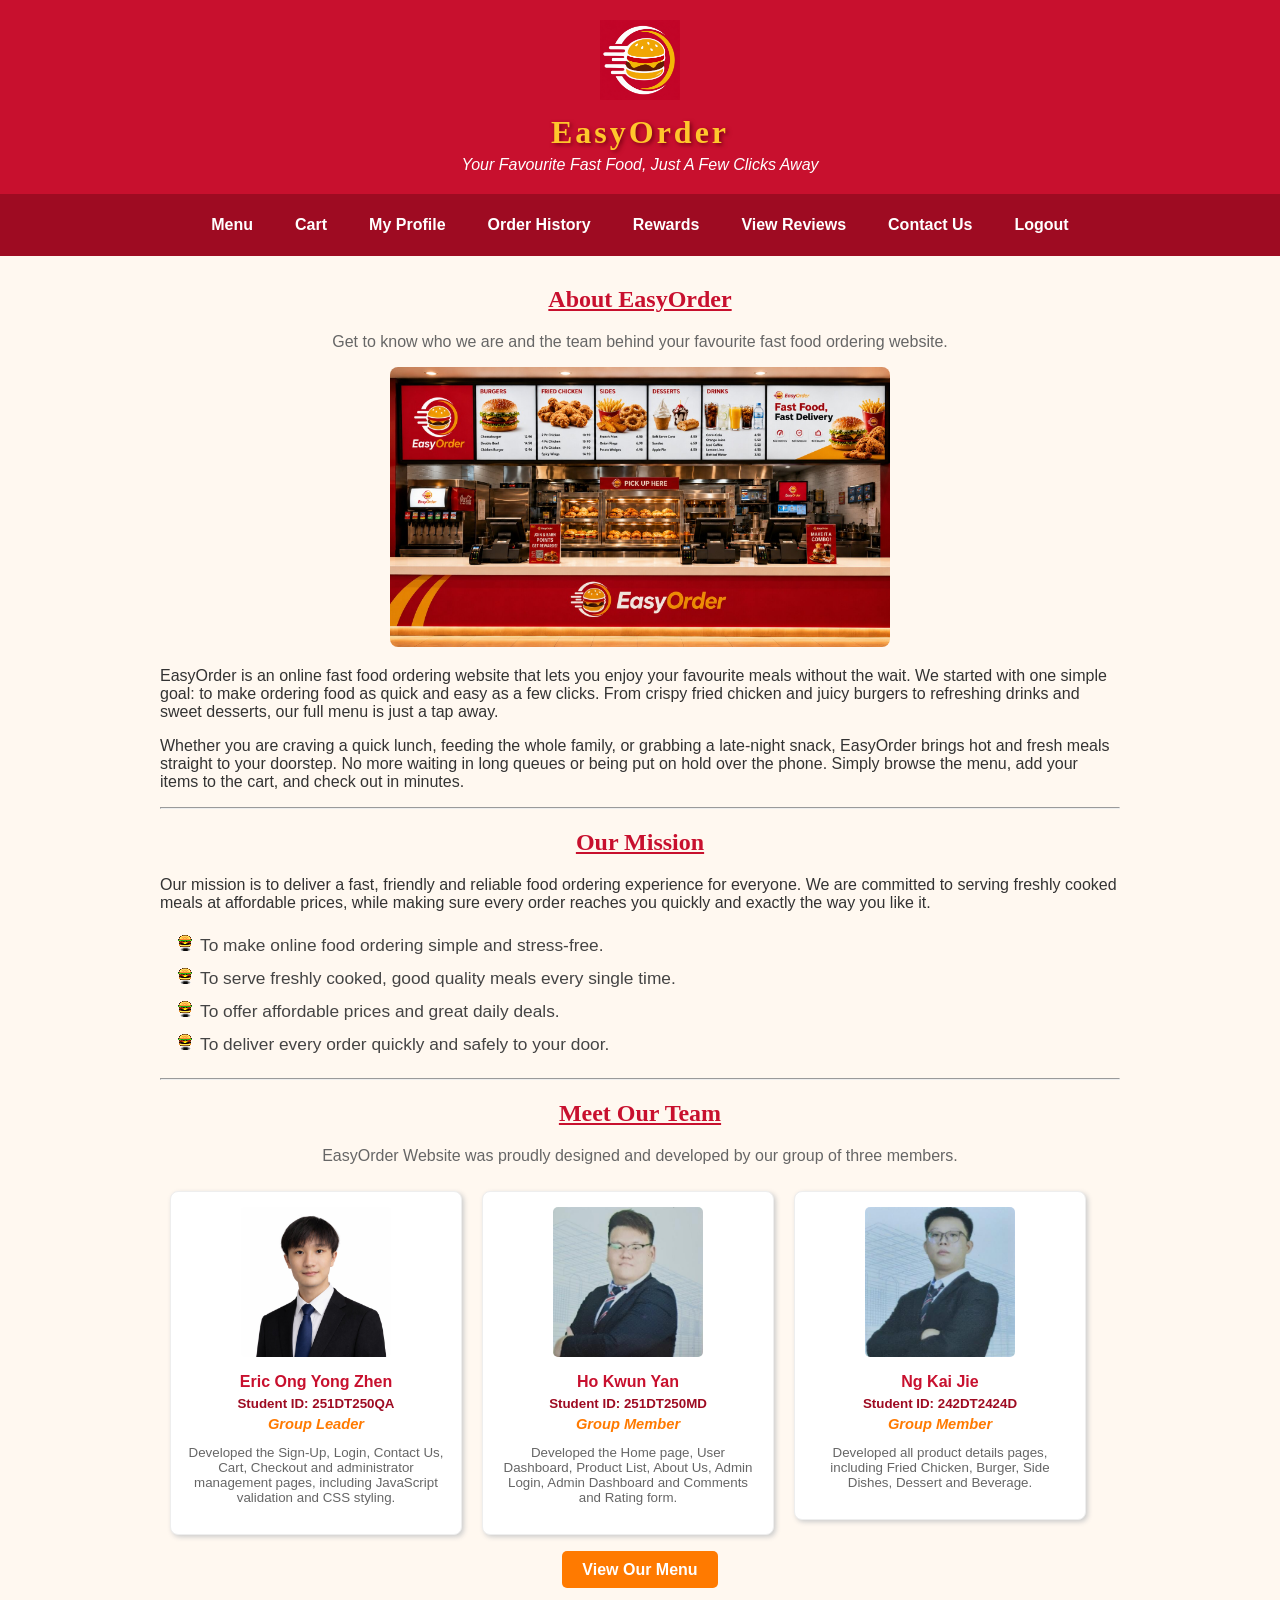
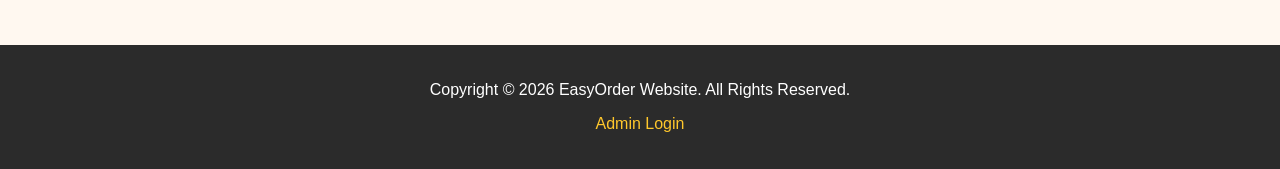
==== commit f698b9c9: "Replace customer dashboard with profile page" ====
--- a/about.html
+++ b/about.html
@@ -58,7 +58,7 @@
 <div id="navbar"><!--Customer navigation bar-->
 <a href="category.php">Menu</a>
 <a href="cart.php">Cart</a>
-<a href="dashboard.php">My Dashboard</a>
+<a href="profile.php">My Profile</a>
 <a href="order_history.php">Order History</a>
 <a href="reward.php">Rewards</a>
 <a href="view_review.php">View Reviews</a>
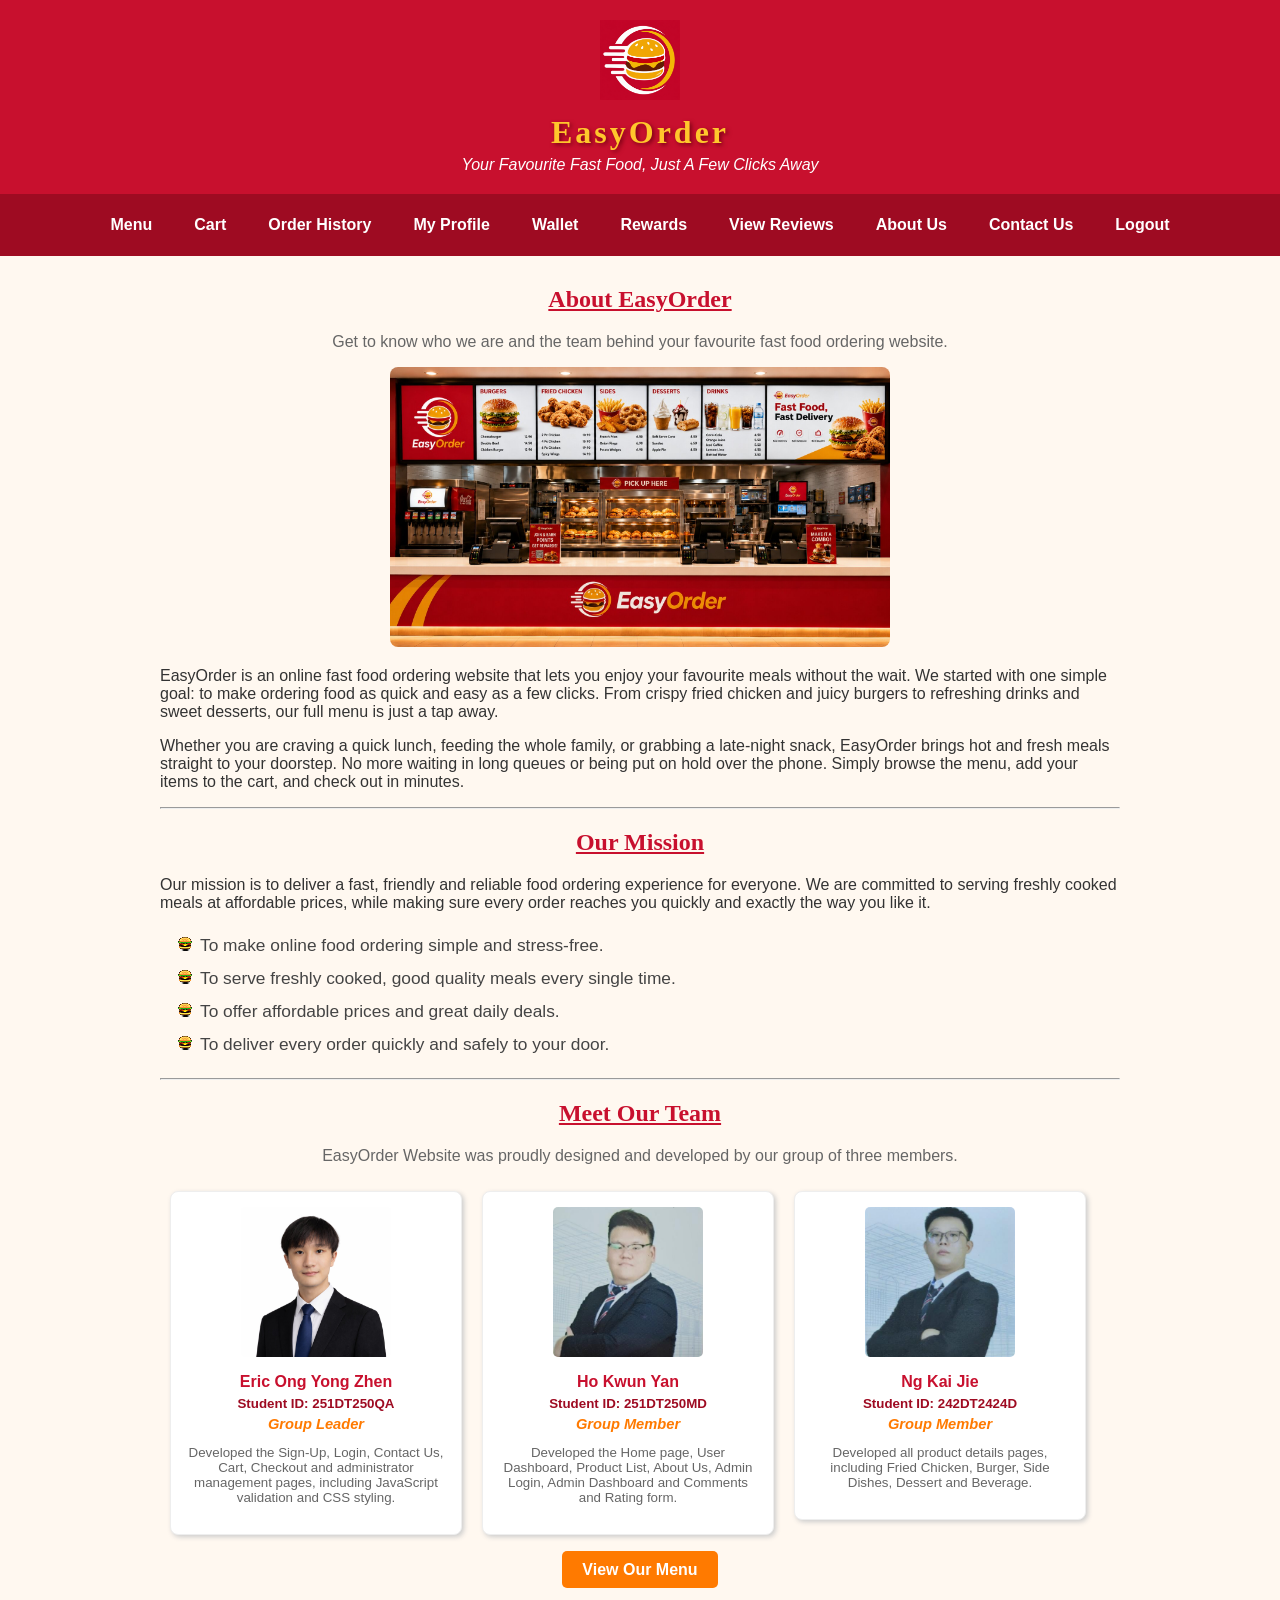
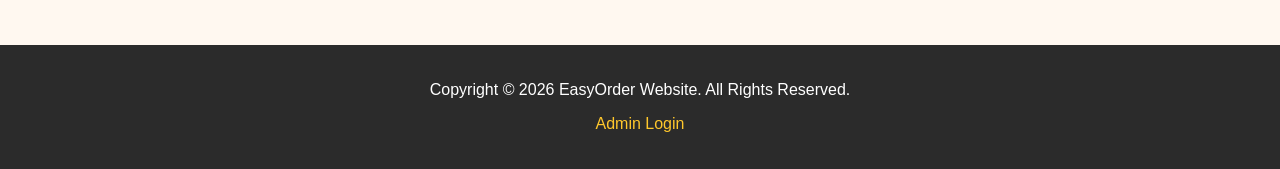
==== commit 744be1d4: "Restore complete About Us navigation" ====
--- a/about.html
+++ b/about.html
@@ -58,10 +58,12 @@
 <div id="navbar"><!--Customer navigation bar-->
 <a href="category.php">Menu</a>
 <a href="cart.php">Cart</a>
+<a href="order_history.php">Order History</a>
 <a href="profile.php">My Profile</a>
-<a href="order_history.php">Order History</a>
+<a href="wallet.php">Wallet</a>
 <a href="reward.php">Rewards</a>
 <a href="view_review.php">View Reviews</a>
+<a href="about.html">About Us</a>
 <a href="contact.php">Contact Us</a>
 <a href="logout.php" onclick="return confirm('Are you sure you want to logout?')">Logout</a>
 </div>
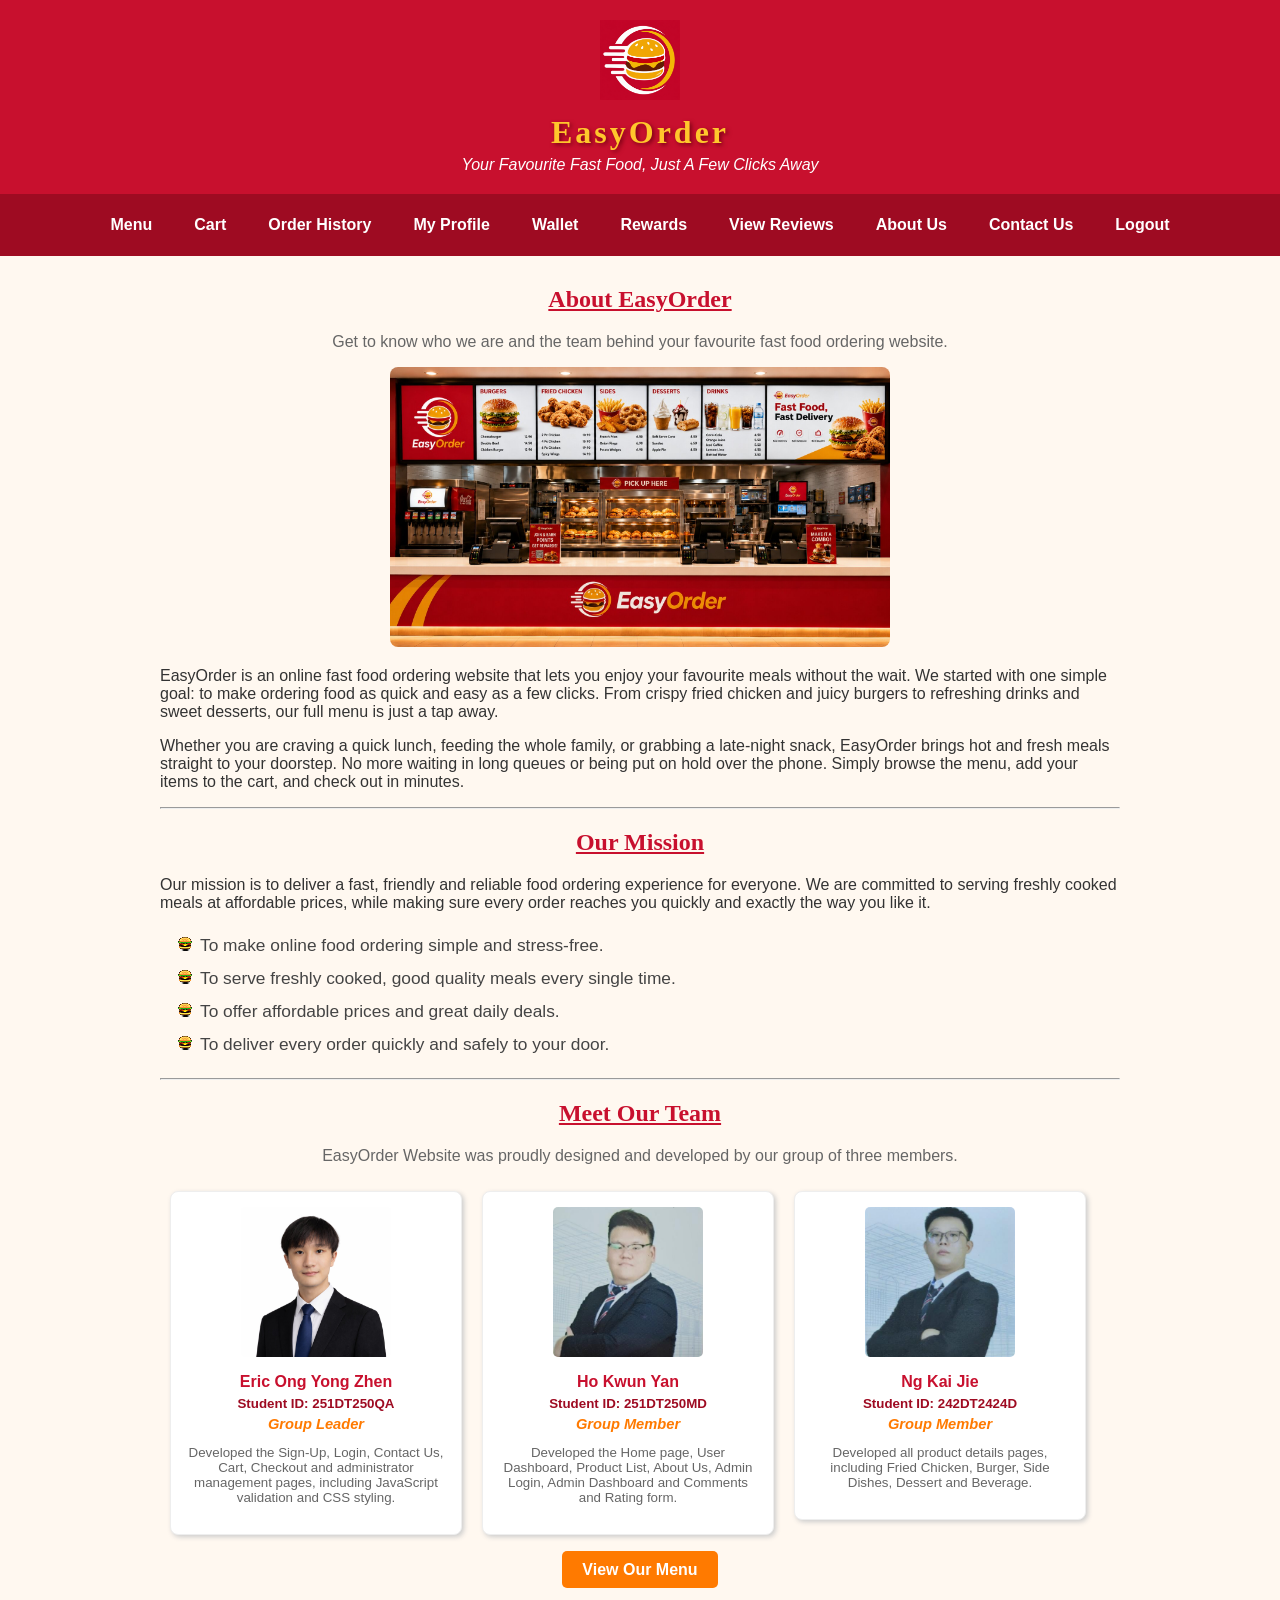
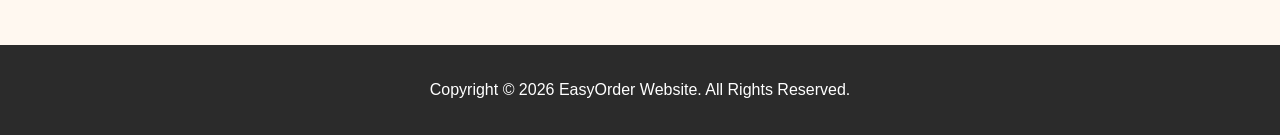
==== commit 6a337201: "Remove Admin Login links from customer and public page footers" ====
--- a/about.html
+++ b/about.html
@@ -128,7 +128,6 @@
 
 <footer><!--Footer section-->
 <p>Copyright &copy; 2026 EasyOrder Website. All Rights Reserved.</p>
-<p><a href="admin_login.php">Admin Login</a></p>
 </footer>
 
 </body>
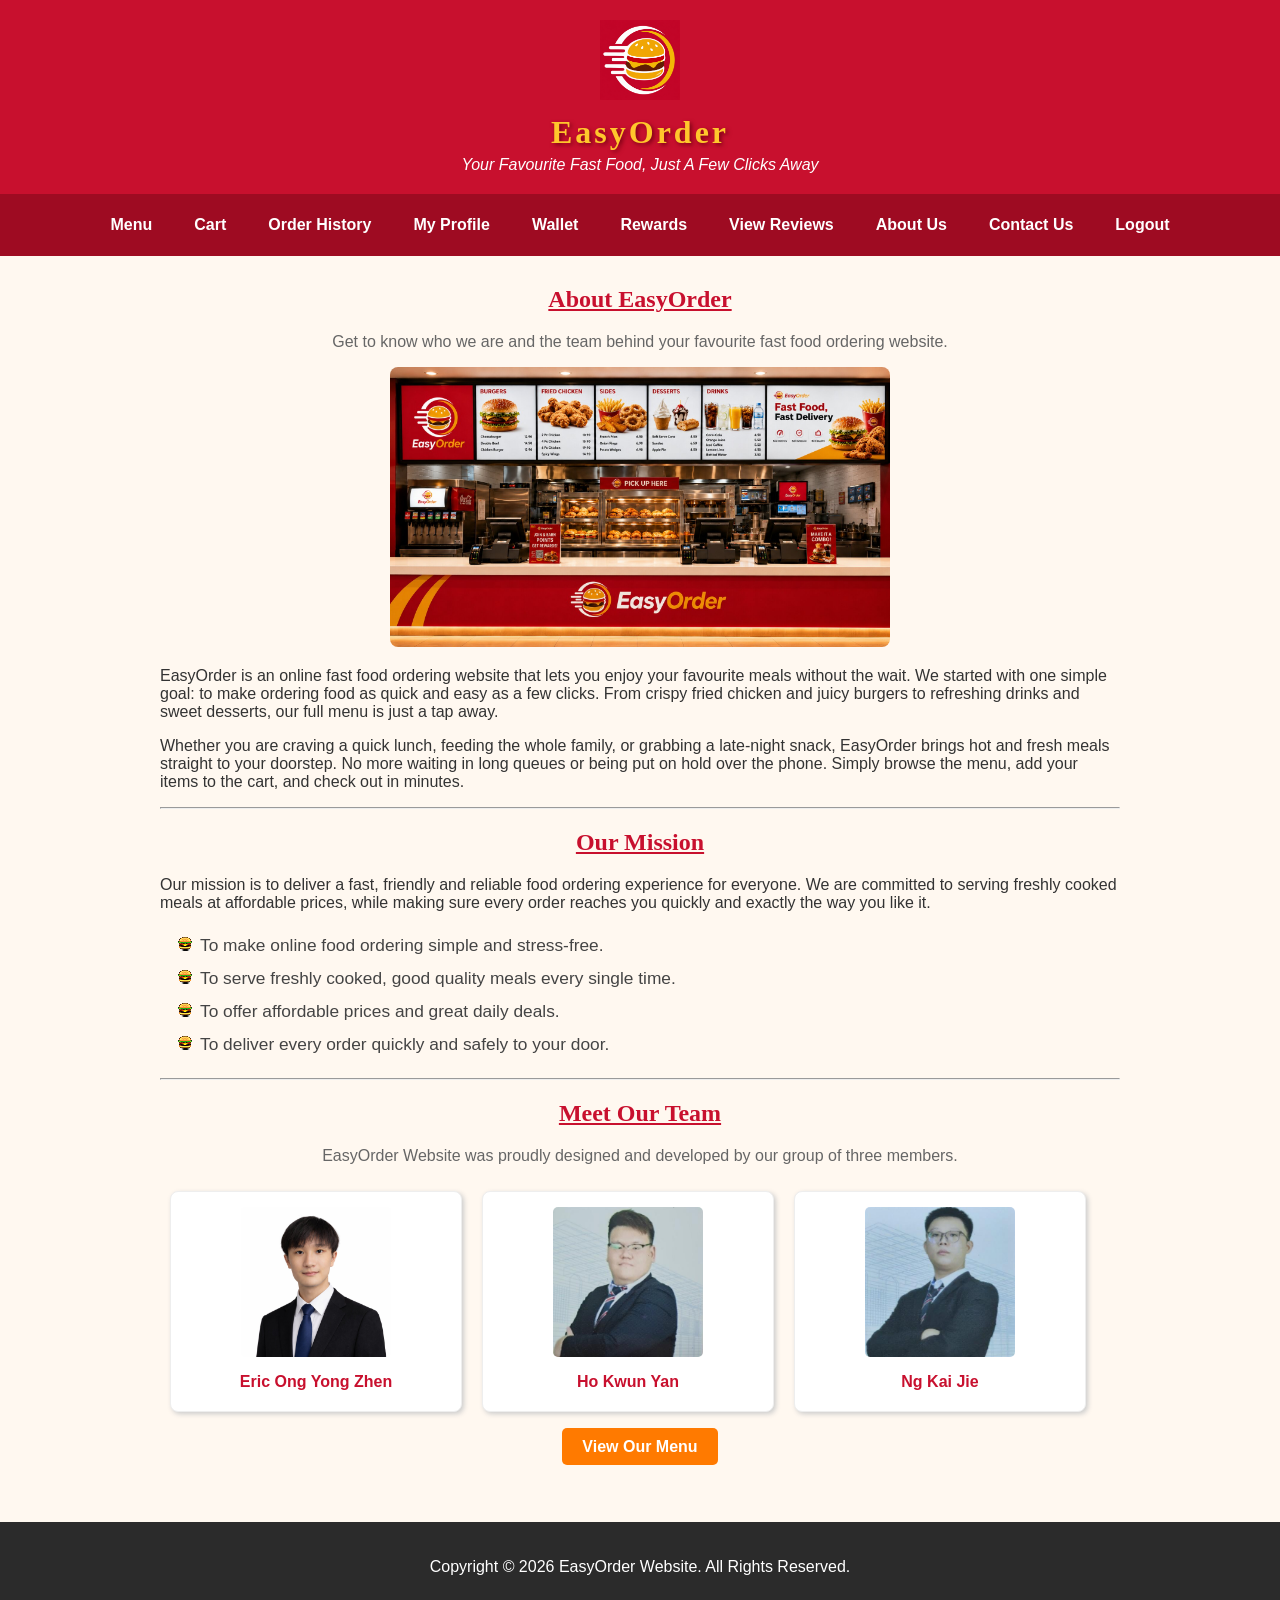
==== commit d4d4cb45: "Simplify About Us team cards to photos and names" ====
--- a/about.html
+++ b/about.html
@@ -26,23 +26,6 @@
 .member h4
 {color:#C8102E;
 margin:12px 0px 5px 0px;}
-
-.member p.sid
-{color:#9E0B22;
-font-weight:bold;
-font-size:10pt;
-margin:5px 0px 5px 0px;}
-
-.member p.role
-{color:#FF7A00;
-font-weight:bold;
-font-style:italic;
-font-size:11pt;
-margin:5px 0px 8px 0px;}
-
-.member p.detail
-{color:#666666;
-font-size:10pt;}
 </style>
 
 </head>
@@ -99,25 +82,16 @@
 <div class="member"><!--Group member profile card section-->
 <img src="image/member1.jpg" width="150px" height="150px" alt="Member 1 Photo" title="Member 1">
 <h4>Eric Ong Yong Zhen</h4>
-<p class="sid">Student ID: 251DT250QA</p>
-<p class="role">Group Leader</p>
-<p class="detail">Developed the Sign-Up, Login, Contact Us, Cart, Checkout and administrator management pages, including JavaScript validation and CSS styling.</p>
 </div>
 
 <div class="member">
 <img src="image/member2.jpg" width="150px" height="150px" alt="Member 2 Photo" title="Member 2">
 <h4>Ho Kwun Yan</h4>
-<p class="sid">Student ID: 251DT250MD</p>
-<p class="role">Group Member</p>
-<p class="detail">Developed the Home page, User Dashboard, Product List, About Us, Admin Login, Admin Dashboard and Comments and Rating form.</p>
 </div>
 
 <div class="member">
 <img src="image/member3.jpg" width="150px" height="150px" alt="Member 3 Photo" title="Member 3">
 <h4>Ng Kai Jie</h4>
-<p class="sid">Student ID: 242DT2424D</p>
-<p class="role">Group Member</p>
-<p class="detail">Developed all product details pages, including Fried Chicken, Burger, Side Dishes, Dessert and Beverage.</p>
 </div>
 
 <div style="clear:both"></div>
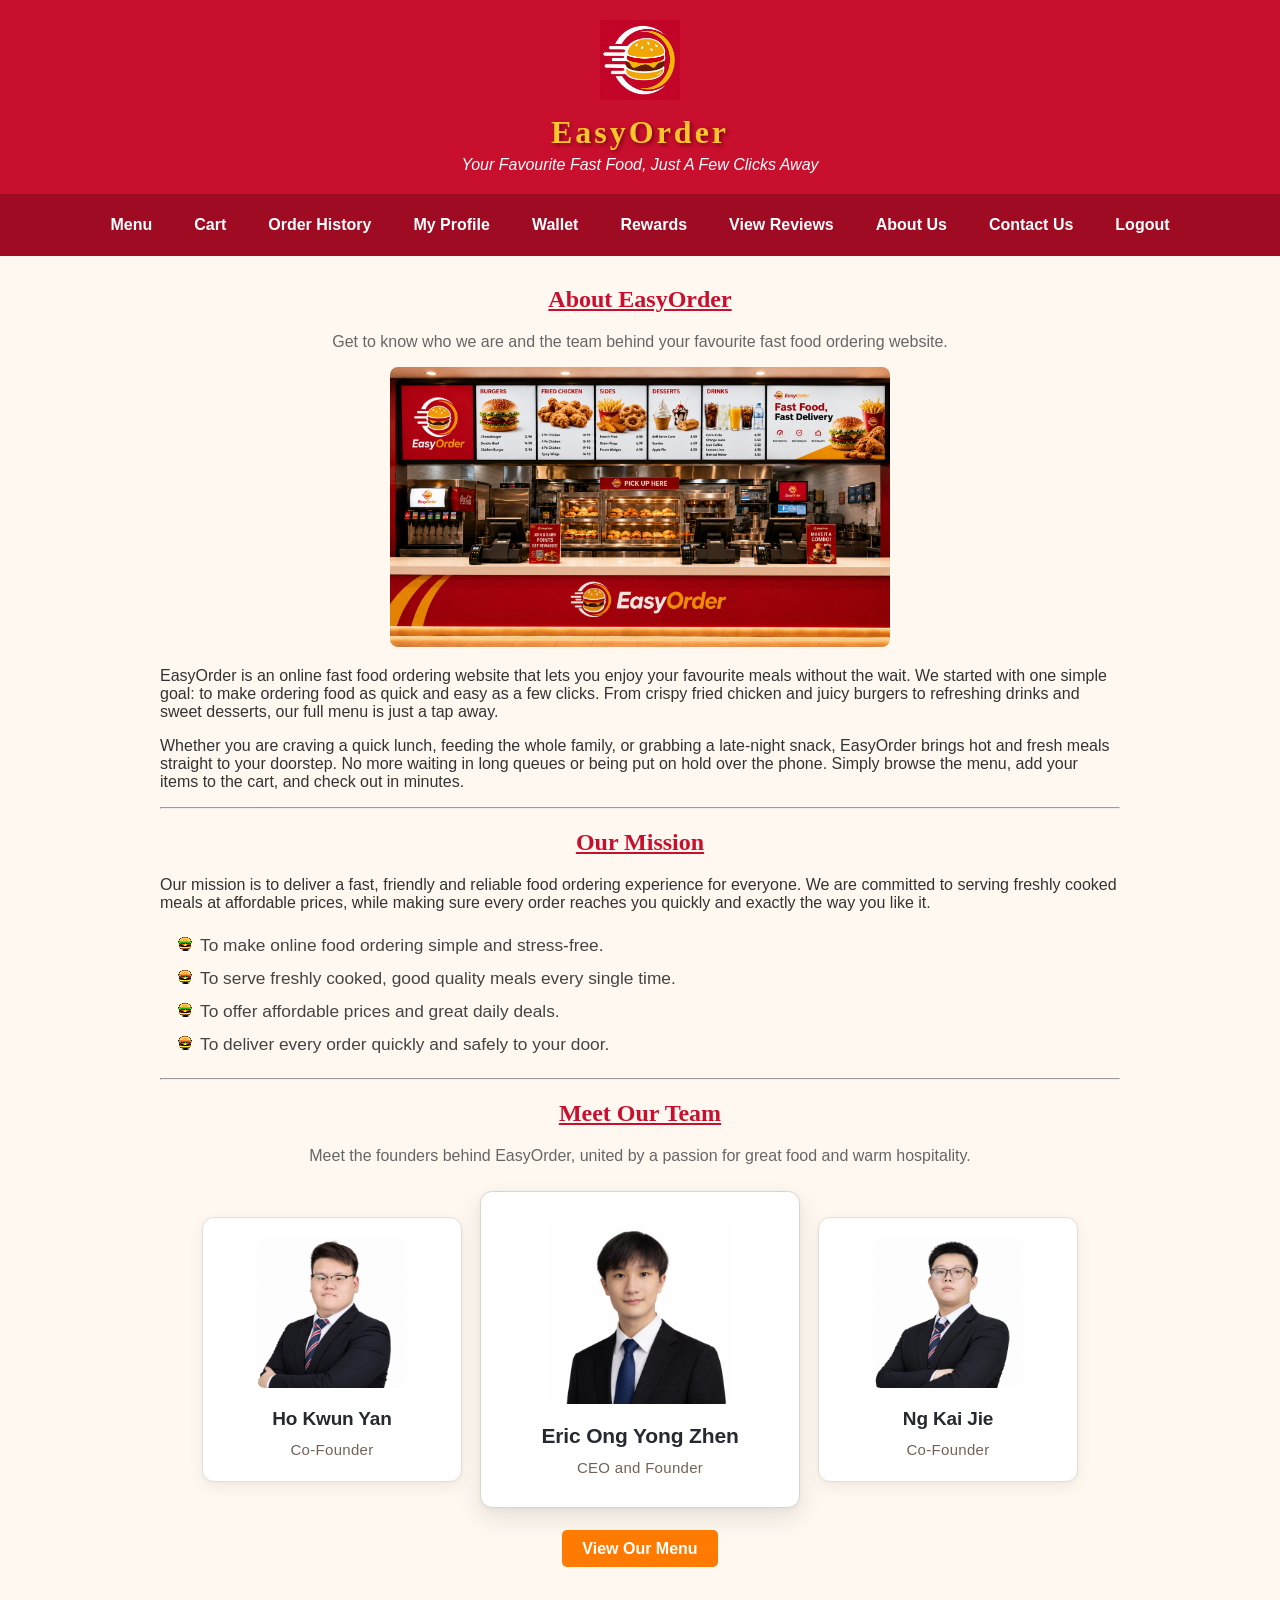
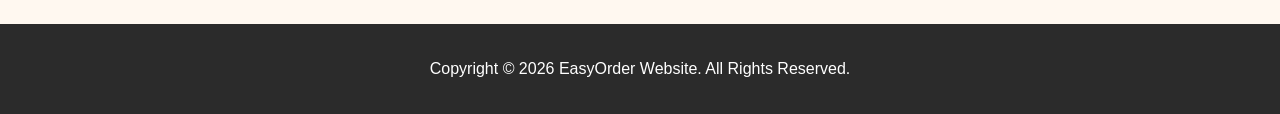
==== commit 8c145ef7: "Redesign About Us founder section and update portraits" ====
--- a/about.html
+++ b/about.html
@@ -7,25 +7,63 @@
 <link rel="stylesheet" href="style.css">
 
 <style>
+.team-members
+{display:flex;
+justify-content:center;
+align-items:center;
+gap:18px;
+margin:26px 0px 32px 0px;}
+
 .member
-{width:260px;
+{box-sizing:border-box;
+width:260px;
 background-color:#FFFFFF;
-border:1px solid #EEEEEE;
-border-radius:8px;
-box-shadow:2px 2px 5px #CCCCCC;
-margin:10px;
-padding:15px;
-float:left;
+border:1px solid #E6DFD9;
+border-radius:12px;
+box-shadow:0px 1px 3px rgba(30,25,21,0.03),0px 5px 16px rgba(30,25,21,0.06);
+padding:20px 16px;
 text-align:center;}
 
 .member img
-{width:150px;
+{display:block;
+width:150px;
 height:150px;
-border-radius:5px;}
+border-radius:8px;
+margin:0px auto;}
+
+.member h4,
+.member p.role
+{font-family:"Segoe UI",Tahoma,Arial,sans-serif;}
 
 .member h4
-{color:#C8102E;
-margin:12px 0px 5px 0px;}
+{color:#252A30;
+font-size:19px;
+font-weight:700;
+line-height:1.35;
+letter-spacing:-0.15px;
+margin:18px 0px 7px 0px;}
+
+.member p.role
+{color:#756257;
+font-size:15px;
+font-weight:500;
+line-height:1.45;
+letter-spacing:0.3px;
+margin:0px;}
+
+.member.member-featured
+{width:320px;
+background-color:#FFFFFF;
+border-color:#DAD4CE;
+box-shadow:0px 2px 6px rgba(30,25,21,0.04),0px 10px 26px rgba(30,25,21,0.10);
+padding:28px 22px;}
+
+.member-featured img
+{width:184px;
+height:184px;}
+
+.member-featured h4
+{font-size:21px;}
 </style>
 
 </head>
@@ -77,24 +115,29 @@
 <hr>
 
 <h2 class="section-title">Meet Our Team</h2>
-<p class="intro">EasyOrder Website was proudly designed and developed by our group of three members.</p>
+<p class="intro">Meet the founders behind EasyOrder, united by a passion for great food and warm hospitality.</p>
+
+<div class="team-members">
 
 <div class="member"><!--Group member profile card section-->
+<img src="image/member2.png" width="150px" height="150px" alt="Member 2 Photo" title="Member 2">
+<h4>Ho Kwun Yan</h4>
+<p class="role">Co-Founder</p>
+</div>
+
+<div class="member member-featured">
 <img src="image/member1.jpg" width="150px" height="150px" alt="Member 1 Photo" title="Member 1">
 <h4>Eric Ong Yong Zhen</h4>
+<p class="role">CEO and Founder</p>
 </div>
 
 <div class="member">
-<img src="image/member2.jpg" width="150px" height="150px" alt="Member 2 Photo" title="Member 2">
-<h4>Ho Kwun Yan</h4>
+<img src="image/member3.png" width="150px" height="150px" alt="Member 3 Photo" title="Member 3">
+<h4>Ng Kai Jie</h4>
+<p class="role">Co-Founder</p>
 </div>
 
-<div class="member">
-<img src="image/member3.jpg" width="150px" height="150px" alt="Member 3 Photo" title="Member 3">
-<h4>Ng Kai Jie</h4>
 </div>
-
-<div style="clear:both"></div>
 
 <p style="text-align:center;"><a class="btn" href="category.php">View Our Menu</a></p>
 
